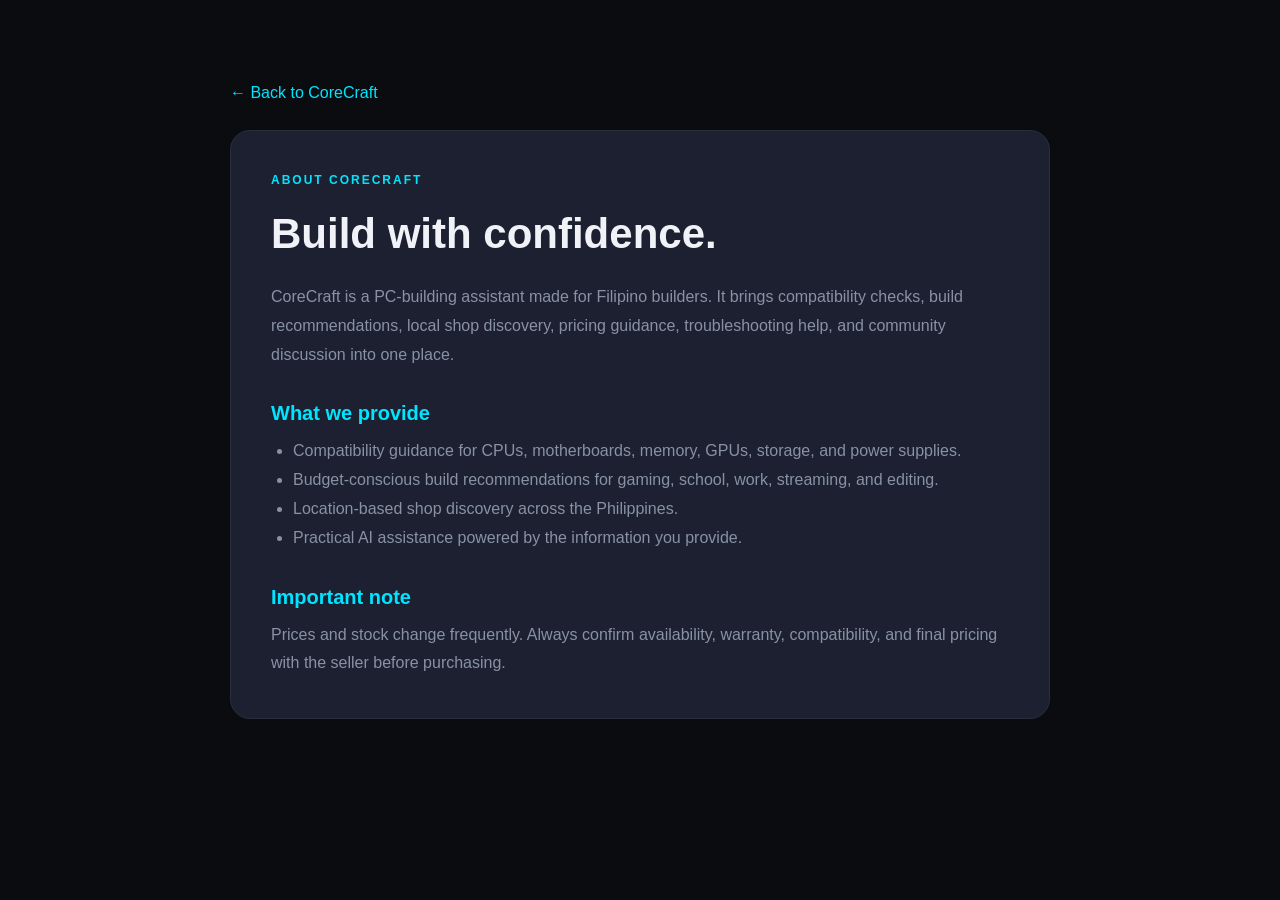
==== about.html @ 80417d63 "initial commit" ====
<!DOCTYPE html>
<html lang="en">
<head>
  <meta charset="UTF-8" />
  <meta name="viewport" content="width=device-width, initial-scale=1.0" />
  <title>About | CoreCraft</title>
  <link rel="stylesheet" href="style.css" />
  <style>
    .info-page{max-width:900px;margin:0 auto;padding:80px 40px}
    .info-card{background:var(--bg2);border:1px solid var(--border);border-radius:20px;padding:40px}
    .info-card h1{font-family:'Syne',sans-serif;font-size:42px;margin-bottom:16px}
    .info-card h2{font-family:'Syne',sans-serif;font-size:20px;margin:28px 0 8px;color:var(--cyan)}
    .info-card p,.info-card li{color:var(--muted);line-height:1.8}
    .info-card ul{padding-left:22px;margin-top:8px}
    .info-back{display:inline-block;margin-bottom:24px;color:var(--cyan);text-decoration:none}
    @media(max-width:600px){.info-page{padding:40px 20px}.info-card{padding:26px}.info-card h1{font-size:32px}}
  </style>
</head>
<body>
  <main class="info-page">
    <a class="info-back" href="index.php">← Back to CoreCraft</a>
    <section class="info-card">
      <div class="label-tag">About CoreCraft</div>
      <h1>Build with confidence.</h1>
      <p>CoreCraft is a PC-building assistant made for Filipino builders. It brings compatibility checks, build recommendations, local shop discovery, pricing guidance, troubleshooting help, and community discussion into one place.</p>
      <h2>What we provide</h2>
      <ul>
        <li>Compatibility guidance for CPUs, motherboards, memory, GPUs, storage, and power supplies.</li>
        <li>Budget-conscious build recommendations for gaming, school, work, streaming, and editing.</li>
        <li>Location-based shop discovery across the Philippines.</li>
        <li>Practical AI assistance powered by the information you provide.</li>
      </ul>
      <h2>Important note</h2>
      <p>Prices and stock change frequently. Always confirm availability, warranty, compatibility, and final pricing with the seller before purchasing.</p>
    </section>
  </main>
</body>
</html>
---- style.css ----
*,*::before,*::after{box-sizing:border-box;margin:0;padding:0}
    :root{
      --bg:#0a0c10;--bg2:#1c2030;--bg3:#111827;--bg4:#0f1421;
      --border:#2a2f3e;--cyan:#00e5ff;--purple:#7c3aed;
      --orange:#ff6b35;--green:#22c55e;--text:#f0f2f8;--muted:#8892a4;
    }
    html{scroll-behavior:smooth}
    body{font-family:'DM Sans',sans-serif;background:var(--bg);color:var(--text);min-height:100vh;line-height:1.6;-webkit-text-size-adjust:100%;overflow-x:hidden}

    /* NAV */
    nav{position:sticky;top:0;z-index:50;display:flex;align-items:center;justify-content:space-between;padding:14px 40px;border-bottom:1px solid var(--border);background:rgba(10,12,16,.95);backdrop-filter:blur(20px);-webkit-backdrop-filter:blur(20px)}
    .logo{display:flex;align-items:center;gap:12px;cursor:pointer;text-decoration:none}
    .logo-icon{width:44px;height:44px;border-radius:16px;background:linear-gradient(135deg,var(--purple),var(--cyan));display:flex;align-items:center;justify-content:center;flex-shrink:0}
    .logo-icon svg{width:26px;height:26px}
    .login-logo-icon svg{width:36px;height:36px}
    .logo-text{font-family:'Syne',sans-serif;font-weight:800;font-size:22px;letter-spacing:-.6px;color:var(--text)}
    .logo-text span{color:var(--cyan)}
    nav ul{display:flex;gap:28px;list-style:none}
    nav ul a{color:var(--muted);font-size:14px;font-weight:500;text-decoration:none;transition:color .2s, border-color .2s;cursor:pointer;padding-bottom:6px;border-bottom:2px solid transparent}
    nav ul a:hover{color:var(--text);border-bottom-color:var(--cyan)}
    .nav-actions{display:flex;align-items:center;gap:10px}
    .btn-login{display:flex;align-items:center;gap:6px;color:var(--muted);font-size:14px;font-weight:500;padding:8px 14px;border-radius:8px;background:none;border:none;cursor:pointer;transition:all .2s;white-space:nowrap;position:relative}
    .btn-login:hover{background:#1a1c24;color:var(--text);border-bottom:2px solid var(--cyan)}
    .btn-start{background:var(--cyan);color:#000;font-size:14px;font-weight:600;padding:8px 22px;border-radius:8px;border:none;cursor:pointer;transition:opacity .2s;white-space:nowrap}
    .btn-start:hover{opacity:.9}
    .user-dropdown{position:relative;display:none}
    .user-dropdown.visible{display:flex;align-items:center}
    .user-pill{display:flex;align-items:center;gap:8px;background:rgba(0,229,255,.08);border:1px solid rgba(0,229,255,.2);border-radius:999px;padding:6px 14px 6px 8px;cursor:pointer;transition:all .2s;font-size:14px;font-weight:500;color:var(--cyan);font-family:'DM Sans',sans-serif}
    .user-pill:hover{background:rgba(0,229,255,.15)}
    .user-avatar{width:26px;height:26px;border-radius:50%;background:linear-gradient(135deg,var(--purple),var(--cyan));display:flex;align-items:center;justify-content:center;font-size:12px;font-weight:700;color:#fff;flex-shrink:0}
    .dropdown-menu{position:absolute;top:calc(100% + 10px);right:0;background:var(--bg2);border:1px solid var(--border);border-radius:14px;padding:8px;min-width:200px;z-index:200;box-shadow:0 8px 32px rgba(0,0,0,.4)}
    .dropdown-menu.hidden{display:none}
    .dropdown-header{padding:12px 14px 10px;border-bottom:1px solid var(--border);margin-bottom:6px}
    .dropdown-name{font-weight:700;font-size:14px;color:var(--text)}
    .dropdown-email{font-size:12px;color:var(--muted);margin-top:2px}
    .dropdown-item{display:flex;align-items:center;gap:10px;padding:10px 14px;border-radius:8px;cursor:pointer;font-size:14px;font-weight:500;color:var(--text);background:none;border:none;width:100%;text-align:left;transition:background .2s;font-family:'DM Sans',sans-serif}
    .dropdown-item:hover{background:rgba(255,255,255,.06)}
    .dropdown-item.logout{color:#f87171}
    .dropdown-item.logout:hover{background:rgba(248,113,113,.08)}
    .hamburger{display:none;flex-direction:column;gap:5px;cursor:pointer;background:none;border:none;padding:4px}
    .hamburger span{display:block;width:22px;height:2px;background:var(--text);border-radius:2px;transition:all .3s}
    .mobile-menu{display:none;position:fixed;top:61px;left:0;right:0;bottom:0;background:rgba(10,12,16,.98);z-index:49;flex-direction:column;padding:24px;gap:8px;overflow-y:auto}
    .mobile-menu.open{display:flex}
    .mobile-menu a{color:var(--text);font-size:18px;font-weight:600;padding:14px 0;border-bottom:1px solid var(--border);text-decoration:none;cursor:pointer}
    .mobile-menu-actions{display:flex;gap:10px;margin-top:16px;flex-direction:column}
    .mobile-menu-actions .btn-login{justify-content:center;border:1px solid var(--border);width:100%}
    .mobile-menu-actions .btn-start{width:100%;text-align:center;padding:14px;font-size:16px}
    /* Mobile signed-in button (matches desktop pill) */
    .mobile-signed-btn{display:flex;align-items:center;gap:10px;background:rgba(0,229,255,.08);border:1px solid rgba(0,229,255,.2);border-radius:999px;padding:8px 12px;color:var(--cyan);font-weight:600;cursor:pointer}
    .mobile-signed-avatar{width:32px;height:32px;border-radius:8px;display:flex;align-items:center;justify-content:center;color:#fff;font-weight:700}
    /* Mobile account area styles */
    .mobile-user-header{display:flex;align-items:center;gap:12px;margin:8px 0 14px}
    .mobile-user-avatar{width:40px;height:40px;border-radius:10px;display:flex;align-items:center;justify-content:center;font-weight:700;color:#fff;flex-shrink:0}
    .mobile-user-name{font-weight:700;color:var(--text);font-size:15px}
    .mobile-user-sub{font-size:13px;color:var(--muted)}
    .mobile-user-link{display:block;color:var(--text);font-weight:600;padding:12px 0;border-bottom:1px solid var(--border);text-decoration:none;cursor:pointer}
    .budget-filter{padding:18px 20px;margin-bottom:24px;display:flex;align-items:center;gap:14px;flex-wrap:wrap;border-radius:14px;background:linear-gradient(135deg,rgba(0,229,255,.08),rgba(124,58,237,.08))}
    .budget-filter-copy{display:flex;flex:1 1 260px;flex-direction:column;gap:2px}
    .budget-filter-copy span{color:var(--muted);font-size:13px}
    .budget-filter label{font-size:13px;color:var(--muted);font-weight:600;white-space:nowrap}
    .budget-input-wrap{display:flex;align-items:center;border:1px solid var(--border);border-radius:8px;background:var(--bg3);overflow:hidden}
    .budget-input-wrap span{padding-left:12px;color:var(--cyan);font-weight:700}
    .budget-input-wrap input{width:130px;padding:10px 12px 10px 6px;border:0;background:transparent;color:var(--text);font:inherit;outline:0}
    .budget-input-wrap input::placeholder{color:var(--muted)}
    @media (max-width:700px){
      .chat-page-wrap{grid-template-columns:1fr !important}
      .budget-filter{align-items:stretch}
      .budget-filter label{width:100%}
      .budget-input-wrap{flex:1}
      .budget-input-wrap input{width:100%}
    }

    /* PAGES */
    .page{display:none}
    .page.active{display:block}
    #page-login{display:none}
    #page-login.active{display:flex}

    /* FOOTER */
    footer{border-top:1px solid var(--border);padding:24px 40px;display:flex;justify-content:space-between;align-items:center;flex-wrap:wrap;gap:12px}
    footer span{color:var(--muted);font-size:14px}
    .footer-links{display:flex;gap:20px;flex-wrap:wrap}
    .footer-links a{color:var(--muted);font-size:14px;text-decoration:none;transition:color .2s}
    .footer-links a:hover{color:var(--text)}

    /* HELPERS */
    .label-tag{font-size:12px;font-weight:600;letter-spacing:2px;color:var(--cyan);text-transform:uppercase;margin-bottom:10px}
    .section-title{font-family:'Syne',sans-serif;font-size:34px;font-weight:800;letter-spacing:-1px;margin-bottom:8px}
    .section-sub{color:var(--muted);font-size:16px;margin-bottom:40px}
    .back-link{color:var(--cyan);font-size:14px;font-weight:500;text-decoration:none;display:inline-flex;align-items:center;gap:6px;transition:color .2s;background:none;border:none;cursor:pointer}
    .back-link:hover{color:var(--text)}
    .card{background:var(--bg2);border:1px solid var(--border);border-radius:20px;transition:border-color .2s}
    .card:hover{border-color:rgba(0,229,255,.3)}
    .badge{display:inline-flex;align-items:center;gap:6px;background:rgba(0,229,255,.08);border:1px solid rgba(0,229,255,.2);color:var(--cyan);padding:5px 14px;border-radius:999px;font-size:13px;font-weight:500}
    .pulse{width:6px;height:6px;background:var(--cyan);border-radius:50%;animation:pulse 1.5s infinite;flex-shrink:0}
    @keyframes pulse{0%,100%{opacity:1}50%{opacity:.4}}
    .grid-2{display:grid;grid-template-columns:1fr 1fr;gap:18px}
    .grid-3{display:grid;grid-template-columns:1fr 1fr 1fr;gap:12px}
    .section-wrap{padding:30px 40px 60px;max-width:1100px;margin:0 auto}

    /* HOME */
    .hero{padding:80px 40px 60px;text-align:center;position:relative;overflow:hidden}
    .hero-title{font-family:'Syne',sans-serif;font-size:60px;font-weight:800;line-height:1.1;letter-spacing:-2px;margin-bottom:20px}
    .hero-title .gradient{background:linear-gradient(90deg,var(--cyan),var(--purple));-webkit-background-clip:text;-webkit-text-fill-color:transparent;background-clip:text}
    .hero-sub{color:var(--muted);font-size:18px;font-weight:300;max-width:560px;margin:0 auto 36px;line-height:1.7}
    .hero-actions{display:flex;gap:14px;justify-content:center;flex-wrap:wrap;margin-bottom:64px}
    .btn-primary{background:var(--cyan);color:#000;padding:14px 32px;border-radius:10px;font-weight:700;font-size:15px;border:none;cursor:pointer;display:inline-flex;align-items:center;gap:8px;transition:opacity .2s}
    .btn-primary:hover{opacity:.88}
    .btn-secondary{background:transparent;color:var(--text);padding:14px 32px;border-radius:10px;font-weight:600;font-size:15px;border:1px solid var(--border);cursor:pointer;transition:all .2s}
    .btn-secondary:hover{border-color:var(--cyan);color:var(--cyan)}
    .stats-grid{display:grid;grid-template-columns:repeat(4,1fr);gap:10px;max-width:800px;margin:0 auto}
    .stat-card{background:var(--bg2);border:1px solid var(--border);border-radius:14px;padding:20px;text-align:left}
    .stat-num{font-family:'Syne',sans-serif;font-size:26px;font-weight:800;color:var(--cyan)}
    .stat-label{color:var(--muted);font-size:13px;margin-top:2px}
    .feature-card{background:var(--bg2);border:1px solid var(--border);border-radius:20px;padding:28px;transition:border-color .2s;text-decoration:none;display:block;color:inherit}
    .feature-card:hover{border-color:rgba(0,229,255,.3)}
    .feature-icon{width:48px;height:48px;border-radius:14px;display:flex;align-items:center;justify-content:center;font-size:22px;margin-bottom:16px;flex-shrink:0}
    .feature-title{font-family:'Syne',sans-serif;font-size:17px;font-weight:700;margin-bottom:8px;color:var(--text)}
    .feature-desc{color:var(--muted);font-size:14px;line-height:1.6}
    .cta-box{background:linear-gradient(135deg,rgba(124,58,237,.15),rgba(0,229,255,.08));border:1px solid rgba(0,229,255,.15);border-radius:24px;padding:64px 40px;text-align:center;margin:0 40px 64px}
    .cta-title{font-family:'Syne',sans-serif;font-size:38px;font-weight:800;letter-spacing:-1px;margin-bottom:14px}

    /* COMPATIBILITY */
    .compat-header{display:flex;align-items:center;justify-content:space-between;margin-bottom:28px;flex-wrap:wrap;gap:12px}
    .compat-status{display:inline-flex;align-items:center;gap:6px;font-size:13px;font-weight:600;color:var(--green);background:rgba(34,197,94,.1);border:1px solid rgba(34,197,94,.25);padding:6px 14px;border-radius:999px}
    .comp-card{position:relative;background:#181b22;border:1px solid var(--border);border-radius:14px;padding:16px;cursor:pointer;transition:all .2s}
    .comp-card.compatible{border-color:rgba(34,197,94,.45);background:rgba(34,197,94,.08)}
    .comp-card.warning{border-color:rgba(239,68,68,.45);background:rgba(239,68,68,.08)}
    .comp-card:hover{background:rgba(255,255,255,.05)}
    .comp-card.active-card{box-shadow:0 0 0 2px rgba(255,255,255,.14) inset}
    .status-light{position:absolute;top:10px;right:10px;width:10px;height:10px;border-radius:50%;box-shadow:0 0 10px rgba(255,255,255,.2)}
    .status-light.green{background:#22c55e;box-shadow:0 0 10px rgba(34,197,94,.8)}
    .status-light.red{background:#ef4444;box-shadow:0 0 10px rgba(239,68,68,.8)}
    .status-light.gray{background:#64748b;box-shadow:0 0 8px rgba(100,116,139,.7)}
    .comp-icon{width:38px;height:38px;border-radius:10px;display:flex;align-items:center;justify-content:center;font-size:18px;margin-bottom:10px}
    .comp-name{font-size:13px;color:var(--muted);margin-bottom:4px}
    .comp-value{font-size:13px;font-weight:600}
    .comp-tag{font-size:11px;font-weight:500;margin-top:4px}
    .comp-tag.ok{color:var(--green)}.comp-tag.warn{color:var(--orange)}.comp-tag.empty{color:var(--muted)}
    .comp-ai-price{font-size:12px;color:var(--cyan);font-weight:700;margin-top:8px;padding-top:7px;border-top:1px solid rgba(0,229,255,.15)}
    .comp-detail{font-size:11px;line-height:1.45;color:var(--muted);margin-top:8px}
    .compat-grid{display:grid;grid-template-columns:repeat(auto-fit,minmax(260px,1fr));gap:18px}
    .compat-field{background:rgba(255,255,255,.03);border:1px solid rgba(255,255,255,.06);border-radius:20px;padding:20px;transition:transform .2s,background .2s}
    .compat-field:hover{transform:translateY(-1px);background:rgba(255,255,255,.05)}
    .compat-label{display:block;font-size:12px;font-weight:600;color:var(--muted);text-transform:uppercase;letter-spacing:1px;margin-bottom:12px}
    .compat-row{display:flex;gap:12px;align-items:flex-end;flex-wrap:wrap}
    .compat-row input{flex:1 1 0;min-width:0;width:100%;min-height:52px;background:var(--bg3);border:1px solid var(--border);border-radius:14px;padding:14px 16px;color:var(--text);font-size:14px;font-family:'DM Sans',sans-serif;outline:none;transition:border-color .2s}
    .compat-row input:focus{border-color:var(--cyan)}
    .compat-row .compat-btn{white-space:nowrap;flex:0 0 auto;min-width:130px}
    .compat-actions{display:grid;grid-template-columns:repeat(auto-fit,minmax(140px,1fr));gap:12px;margin-bottom:20px}
    .compat-actions button{width:100%}
    .compat-header{display:flex;align-items:center;justify-content:space-between;gap:12px;padding:18px 20px;background:rgba(255,255,255,.03);border:1px solid rgba(255,255,255,.07);border-radius:18px}
    @media(max-width:900px){.compat-actions{grid-template-columns:repeat(2,minmax(140px,1fr))}}
    @media(max-width:580px){.compat-row{flex-direction:column;align-items:stretch}.compat-row .compat-btn{width:100%;white-space:normal}.compat-actions{grid-template-columns:1fr}}
    .btn-gradient{width:100%;background:linear-gradient(90deg,var(--purple),var(--cyan));color:white;border:none;padding:14px;border-radius:12px;font-weight:700;font-size:15px;cursor:pointer;transition:opacity .2s;margin-top:8px;font-family:'DM Sans',sans-serif}
    .btn-gradient:hover{opacity:.9}
    .budget-row{display:flex;align-items:center;justify-content:space-between;padding:14px 0;border-bottom:1px solid var(--border);gap:8px}
    .budget-row:last-of-type{border-bottom:none}
    .budget-item-icon{width:36px;height:36px;border-radius:8px;background:#181b22;display:flex;align-items:center;justify-content:center;font-size:16px;margin-right:14px;flex-shrink:0}
    .budget-item-name{font-size:14px;font-weight:500}
    .budget-item-detail{font-size:12px;color:var(--muted);margin-top:2px}
    .budget-price{font-size:15px;font-weight:700;color:var(--cyan);white-space:nowrap}
    .budget-total{display:flex;justify-content:space-between;align-items:center;padding-top:20px;border-top:1px solid var(--border);margin-top:8px;gap:8px}
    .budget-total-label{font-family:'Syne',sans-serif;font-size:16px;font-weight:700}
    .budget-total-price{font-family:'Syne',sans-serif;font-size:24px;font-weight:800;color:var(--cyan)}

    /* BUILD RECOMMENDATION */
    .build-tabs{display:flex;gap:10px;flex-wrap:wrap;margin-bottom:28px}
    .build-tab{padding:10px 20px;border-radius:10px;border:1px solid var(--border);background:transparent;color:var(--muted);font-size:14px;font-weight:600;cursor:pointer;transition:all .2s;font-family:'DM Sans',sans-serif}
    .build-tab.active{background:var(--cyan);color:#000;border-color:var(--cyan)}
    .build-tab:hover:not(.active){border-color:var(--cyan);color:var(--cyan)}
    .build-card{background:var(--bg2);border:1px solid var(--border);border-radius:20px;padding:28px;margin-bottom:20px}
    .build-card-header{display:flex;align-items:center;justify-content:space-between;margin-bottom:20px;flex-wrap:wrap;gap:12px}
    .build-card-title{font-family:'Syne',sans-serif;font-size:20px;font-weight:700}
    .build-price-tag{background:rgba(0,229,255,.1);border:1px solid rgba(0,229,255,.25);color:var(--cyan);padding:6px 16px;border-radius:999px;font-size:14px;font-weight:700}
    .build-parts{display:grid;grid-template-columns:repeat(auto-fill,minmax(200px,1fr));gap:12px;margin-bottom:20px}
    .idea-card{background:var(--bg3);border:1px solid var(--border);border-radius:18px;padding:20px;margin-bottom:16px}
    .idea-card-title{font-family:'Syne',sans-serif;font-size:16px;font-weight:700;margin-bottom:6px}
    .idea-card-meta{font-size:13px;color:var(--muted);margin-bottom:12px}
    .idea-card-desc{font-size:14px;line-height:1.7;color:var(--text)}
    .build-part{background:var(--bg3);border:1px solid var(--border);border-radius:12px;padding:14px;display:flex;align-items:center;gap:12px}
    .build-part-icon{font-size:20px;flex-shrink:0}
    .build-part-cat{font-size:11px;color:var(--muted);font-weight:600;text-transform:uppercase;letter-spacing:1px}
    .build-part-name{font-size:13px;font-weight:600;margin-top:2px}
    .build-part-price{font-size:12px;color:var(--cyan);margin-top:2px}
    .build-use-btn{background:linear-gradient(90deg,var(--purple),var(--cyan));color:white;border:none;padding:12px 24px;border-radius:10px;font-weight:700;font-size:14px;cursor:pointer;transition:opacity .2s;font-family:'DM Sans',sans-serif}
    .build-use-btn:hover{opacity:.9}
    .compat-grid{display:grid;grid-template-columns:1fr 1fr;gap:16px}
    .compat-row{display:flex;gap:10px;align-items:center;flex-wrap:wrap}
    .compat-row input{flex:1 1 200px;min-width:0}
    .compat-row .compat-btn{white-space:nowrap;flex:0 0 auto}
    @media(max-width:768px){
      .compat-grid{grid-template-columns:1fr}
      .compat-row{flex-direction:column;align-items:stretch}
      .compat-row .compat-btn{width:100%;white-space:normal}
    }
    .perf-bars{display:flex;flex-direction:column;gap:10px;margin-top:20px}
    .perf-row{display:flex;align-items:center;gap:12px}
    .perf-label{font-size:12px;color:var(--muted);width:80px;flex-shrink:0}
    .perf-track{flex:1;height:8px;background:var(--border);border-radius:4px;overflow:hidden}
    .perf-fill{height:100%;border-radius:4px;background:linear-gradient(90deg,var(--purple),var(--cyan));transition:width .5s ease}
    .perf-val{font-size:12px;color:var(--cyan);font-weight:600;width:36px;text-align:right;flex-shrink:0}

    /* AI CHAT (shared) */
    .ai-page-wrap{max-width:900px;margin:0 auto}
    .pricing-map-layout{display:grid;grid-template-columns:minmax(0,1.5fr) minmax(280px,.8fr);gap:18px;margin:0 auto 24px;max-width:1100px}
    .map-panel,.stock-panel{background:var(--bg2);border:1px solid var(--border);border-radius:20px;overflow:hidden}
    .map-panel{min-width:0}
    .map-toolbar{padding:18px;border-bottom:1px solid var(--border);display:flex;flex-direction:column;gap:14px}
    .map-panel-title{font-family:'Syne',sans-serif;font-size:17px;font-weight:700}
    .map-panel-sub{color:var(--muted);font-size:12px;line-height:1.5;margin-top:4px}
    .map-search-row{display:flex;gap:10px;align-items:center}
    .map-search-row .chat-textarea{min-width:0}
    .map-search-btn{padding:10px 14px;white-space:nowrap}
    .philippines-map{height:410px;background:#dbe5e8;z-index:1}
    .leaflet-container{font:12px 'DM Sans',sans-serif;color:#1f2937}
    .leaflet-popup-content-wrapper,.leaflet-popup-tip{background:#fff;color:#111827}
    .technician-marker-wrap{background:transparent;border:0}
    .technician-marker{display:flex;width:34px;height:34px;align-items:center;justify-content:center;border:2px solid white;border-radius:50%;background:#087f8c;color:white;font-size:10px;font-weight:800;box-shadow:0 2px 8px rgba(0,0,0,.38)}
    .technician-popup-type{margin:3px 0;color:#087f8c;font-size:11px;font-weight:700}
    .map-status{padding:10px 18px;color:var(--muted);font-size:12px;border-bottom:1px solid var(--border)}
    .map-legend{display:flex;align-items:center;gap:8px;padding:9px 16px;border-bottom:1px solid var(--border);color:var(--muted);font-size:11px}
    .technician-legend-dot{width:12px;height:12px;display:inline-block;border:2px solid white;border-radius:50%;background:#087f8c;box-shadow:0 1px 4px rgba(0,0,0,.3)}
    .map-legend-note{margin-left:auto}
    .shop-results{display:grid;grid-template-columns:repeat(auto-fit,minmax(190px,1fr));gap:10px;padding:14px;max-height:230px;overflow:auto}
    .shop-result{padding:12px;background:var(--bg3);border:1px solid var(--border);border-radius:10px;cursor:pointer;text-align:left;color:var(--text);font:inherit}
    .shop-result:hover{border-color:var(--cyan)}
    .shop-result-heading{display:flex;align-items:center;justify-content:space-between;gap:8px}
    .shop-result-name{font-weight:700;font-size:13px}
    .technician-tag{flex:none;padding:3px 6px;border-radius:999px;background:rgba(0,229,255,.1);color:var(--cyan);font-size:9px;font-weight:700;text-transform:uppercase}
    .shop-result-meta{color:var(--muted);font-size:12px;margin-top:4px;line-height:1.4}
    .stock-panel{padding:20px;height:max-content}
    .stock-input{width:100%;background:var(--bg3);border:1px solid var(--border);border-radius:10px;padding:11px 12px;color:var(--text);font:inherit;font-size:13px;outline:none;margin-bottom:14px}
    .stock-input:focus{border-color:var(--cyan)}
    .stock-source{resize:vertical;min-height:110px}
    .stock-result{margin-top:14px;color:var(--text);font-size:13px;line-height:1.6}
    .stock-result:empty{display:none}
    @media(max-width:800px){.pricing-map-layout{grid-template-columns:1fr}.philippines-map{height:340px}}
    @media(max-width:520px){.map-search-row{flex-direction:column;align-items:stretch}.map-search-btn{width:100%}.philippines-map{height:300px}}
    .chat-wrap{background:var(--bg2);border:1px solid var(--border);border-radius:20px;overflow:hidden}
    .chat-messages{height:420px;overflow-y:auto;padding:20px;display:flex;flex-direction:column;gap:16px}
    .chat-messages::-webkit-scrollbar{width:4px}
    .chat-messages::-webkit-scrollbar-track{background:transparent}
    .chat-messages::-webkit-scrollbar-thumb{background:var(--border);border-radius:4px}
    .msg{display:flex;max-width:85%}
    .msg.user{align-self:flex-end}.msg.ai,.msg.other{align-self:flex-start}
    .msg-bubble{border-radius:14px;padding:12px 16px;font-size:14px;line-height:1.6;white-space:pre-line}
    .msg.user .msg-bubble{background:linear-gradient(135deg,var(--purple),var(--cyan));color:white}
    .msg.ai .msg-bubble,.msg.other .msg-bubble{background:var(--bg3);color:var(--text)}
    .ai-header{display:flex;align-items:center;gap:8px;margin-bottom:8px}
    .ai-avatar{width:24px;height:24px;border-radius:50%;background:linear-gradient(135deg,var(--cyan),var(--purple));display:flex;align-items:center;justify-content:center;font-size:12px;flex-shrink:0}
    .ai-label{font-size:12px;color:var(--muted);font-weight:600}
    .typing-dots{display:flex;gap:4px;align-items:center;padding:4px 0}
    .dot{width:8px;height:8px;background:var(--cyan);border-radius:50%;animation:bounce .8s infinite}
    .dot:nth-child(2){animation-delay:.15s}.dot:nth-child(3){animation-delay:.3s}
    @keyframes bounce{0%,80%,100%{transform:translateY(0)}40%{transform:translateY(-6px)}}
    .quick-bar{padding:12px 20px;border-top:1px solid var(--border);background:var(--bg3)}
    .quick-label{font-size:12px;color:var(--muted);font-weight:600;margin-bottom:8px}
    .quick-btns{display:flex;gap:8px;flex-wrap:wrap}
    .quick-btn{padding:6px 12px;background:#0f1421;border:1px solid var(--border);border-radius:999px;font-size:12px;font-weight:500;color:var(--cyan);cursor:pointer;transition:all .2s;font-family:'DM Sans',sans-serif}
    .quick-btn:hover{background:#1e2d4a}
    .chat-input-wrap{padding:14px;border-top:1px solid var(--border);background:var(--bg4)}
    .chat-row{display:flex;gap:10px;align-items:flex-end}
    .chat-textarea{flex:1;background:var(--bg3);border:1px solid var(--border);border-radius:10px;padding:10px 14px;color:var(--text);font-size:14px;resize:none;font-family:'DM Sans',sans-serif;transition:border-color .2s;outline:none}
    .chat-textarea:focus{border-color:var(--cyan)}
    .chat-textarea::placeholder{color:var(--muted)}
    /* Build idea chat card styles */
    .idea-card-chat{max-width:520px}
    .idea-card-chat .comp-grid{display:grid;grid-template-columns:1fr 1fr;gap:8px;margin-top:10px;border-top:1px solid rgba(255,255,255,0.12);padding-top:10px}
    .idea-card-chat .comp-item{font-size:13px;color:rgba(255,255,255,0.95);padding:8px 10px;border-radius:10px;background:rgba(255,255,255,0.08)}
    .idea-card-chat .comp-item strong{display:block;font-size:12px;color:rgba(255,255,255,0.8);font-weight:700;margin-bottom:6px}
    .idea-card-chat .comp-grid .comp-item:nth-child(odd){border-right:1px solid rgba(255,255,255,0.16);padding-right:14px}
    .idea-card-chat .idea-votes{display:flex;gap:8px;justify-content:flex-end;margin-top:12px}
    .idea-card-chat .idea-bullet-list{margin-top:10px;padding-left:18px;color:rgba(255,255,255,0.95);font-size:14px;line-height:1.6}
    .idea-card-chat .idea-bullet-list li{margin-bottom:6px;list-style:disc inside}
    @media(max-width:600px){.idea-card-chat .comp-grid{grid-template-columns:1fr}.idea-card-chat .comp-grid .comp-item:nth-child(odd){border-right:none;padding-right:8px}}
    .msg.user .msg-bubble{margin-left:auto}
    .idea-card-chat{margin:8px 6px}
    .idea-card-chat .comp-grid{column-gap:12px}
    .idea-card-chat .comp-item.empty{background:transparent;border:none;padding:6px 8px;opacity:0}
    .send-btn{background:linear-gradient(135deg,var(--purple),var(--cyan));color:white;padding:10px 20px;border-radius:10px;border:none;font-weight:700;font-size:14px;cursor:pointer;transition:opacity .2s;white-space:nowrap;font-family:'DM Sans',sans-serif}
    .send-btn:disabled{opacity:.4;cursor:not-allowed}
    .send-btn:not(:disabled):hover{opacity:.9}
    .phchat-tabs{display:flex;gap:8px;flex-wrap:wrap;margin:-14px 0 20px}
    .phchat-tab{border:1px solid var(--border);background:transparent;color:var(--muted);padding:10px 16px;border-radius:8px;font:600 13px 'DM Sans',sans-serif;cursor:pointer}
    .phchat-tab.active{background:var(--cyan);border-color:var(--cyan);color:#061014}
    .phchat-tab.phchat-icon-tab{width:42px;height:40px;padding:0;display:inline-flex;align-items:center;justify-content:center}
    .phchat-tab.phchat-icon-tab svg{display:block;flex:none}
    .phchat-view{display:none}.phchat-view.active{display:block}
    .ph-community-shell{max-width:1280px}
    .phchat-feed-layout{display:grid;grid-template-columns:250px minmax(0,760px);gap:20px;align-items:start;justify-content:center}
    .phchat-dm-layout{display:grid;grid-template-columns:250px minmax(0,760px);gap:18px;align-items:start;justify-content:center}
    .phchat-community-picker,.phchat-dm-sidebar{padding:16px;display:flex;flex-direction:column;gap:10px}
    .phchat-community-picker{position:sticky;top:88px}
    .phchat-sidebar-heading{font-weight:800;margin:2px 4px 6px}
    .phchat-feed-communities{display:flex;flex-direction:column;gap:4px}
    .phchat-feed-community-row{display:flex;align-items:center;gap:4px}
    .phchat-feed-community{display:flex;align-items:center;gap:10px;width:100%;min-height:40px;padding:8px 10px;border:0;border-radius:7px;background:transparent;color:var(--muted);text-align:left;font:500 13px 'DM Sans',sans-serif;cursor:pointer}
    .phchat-feed-community:hover{background:rgba(255,255,255,.055);color:var(--text)}
    .phchat-feed-community.active{background:rgba(0,229,255,.1);color:var(--cyan);font-weight:700}
    .phchat-community-delete{width:30px;height:30px;flex:none;border:1px solid rgba(248,113,113,.3);border-radius:6px;background:rgba(248,113,113,.08);color:#f87171;font-size:18px;line-height:1;cursor:pointer}
    .phchat-community-delete:hover{background:rgba(248,113,113,.2);border-color:#f87171}
    .phchat-community-dot{width:20px;flex:none;text-align:center}
    .phchat-create-community{width:100%;min-height:40px;border:1px solid var(--border);border-radius:7px;background:transparent;color:var(--text);font:600 12px 'DM Sans',sans-serif;cursor:pointer}
    .phchat-create-community:hover{border-color:var(--cyan);color:var(--cyan)}
    .phchat-hidden-select{position:absolute!important;width:1px!important;height:1px!important;padding:0!important;margin:-1px!important;overflow:hidden!important;clip:rect(0,0,0,0)!important;white-space:nowrap!important;border:0!important}
    .sr-only{position:absolute;width:1px;height:1px;padding:0;margin:-1px;overflow:hidden;clip:rect(0,0,0,0);white-space:nowrap;border:0}
    .phchat-feed-main{min-width:0}
    .phchat-feed-toolbar{display:flex;align-items:center;justify-content:space-between;padding:12px 15px;margin-bottom:10px;border-bottom:1px solid var(--border);color:var(--text);font-size:14px}
    .phchat-sort-label{padding:6px 10px;border-radius:6px;background:rgba(255,255,255,.055);color:var(--muted);font-size:12px}
    .phchat-composer{padding:18px;margin-bottom:14px}
    .phchat-composer textarea{display:block;width:100%;resize:vertical}
    .phchat-composer-actions{display:flex;align-items:center;gap:12px;flex-wrap:wrap;margin-top:12px}
    .phchat-image-picker{display:inline-flex;align-items:center;padding:9px 12px;border:1px solid var(--border);border-radius:8px;color:var(--text);font-size:13px;font-weight:600;cursor:pointer}
    .phchat-image-picker input{position:absolute;width:1px;height:1px;opacity:0;pointer-events:none}
    .phchat-muted,.phchat-status{font-size:12px;color:var(--muted)}
    .phchat-status{width:100%;min-height:16px}
    .phchat-image-preview img{display:block;max-width:min(100%,420px);max-height:260px;object-fit:contain;border-radius:8px;margin-top:12px}
    .phchat-post-list{display:flex;flex-direction:column;gap:14px}
    .phchat-post{padding:18px}
    .phchat-post-header{display:flex;justify-content:space-between;gap:12px;color:var(--muted);font-size:12px;margin-bottom:10px}
    .phchat-post-author{font-weight:700;color:var(--text)}
    .phchat-post-body{white-space:pre-wrap;overflow-wrap:anywhere;line-height:1.65}
    .phchat-post-image{display:block;width:auto;max-width:100%;max-height:460px;object-fit:contain;border-radius:8px;margin-top:12px;background:var(--bg3)}
    .phchat-post-actions{display:flex;align-items:center;gap:10px;padding:12px 0;border-bottom:1px solid var(--border)}
    .phchat-action-button{border:1px solid var(--border);background:transparent;color:var(--text);padding:7px 11px;border-radius:7px;cursor:pointer;font:600 12px 'DM Sans',sans-serif}
    .phchat-action-button.liked{color:#fb7185;border-color:rgba(251,113,133,.5)}
    .phchat-comments{padding-top:10px;display:flex;flex-direction:column;gap:8px}
    .phchat-comment{font-size:12px;line-height:1.55;color:var(--muted);overflow-wrap:anywhere}
    .phchat-comment strong{color:var(--text)}
    .phchat-comment-form{display:flex;gap:8px;margin-top:10px}
    .phchat-comment-form input{min-width:0;flex:1}
    .phchat-dm-panel{display:flex;flex-direction:column;height:calc(100vh - 270px);min-height:460px}
    .phchat-dm-header{padding:16px;border-bottom:1px solid var(--border)}
    .dm-user-results{display:flex;flex-direction:column;gap:6px;max-height:220px;overflow:auto}
    .dm-user-button{width:100%;text-align:left;padding:9px 10px;border:1px solid var(--border);border-radius:7px;background:transparent;color:var(--text);cursor:pointer;font:inherit}
    .dm-user-button:hover,.dm-user-button.active{border-color:var(--cyan);background:rgba(0,229,255,.08)}
    .dm-user-email{display:block;color:var(--muted);font-size:11px;margin-top:3px;overflow-wrap:anywhere}
    .dm-conversations-heading{margin-top:8px}
    .dm-message{max-width:80%;padding:10px 13px;border-radius:12px;background:var(--bg3);font-size:13px;line-height:1.55;white-space:pre-wrap;overflow-wrap:anywhere}
    .dm-message.mine{align-self:flex-end;background:rgba(0,229,255,.14)}
    .dm-message-meta{display:block;color:var(--muted);font-size:10px;margin-top:5px}
    @media(max-width:760px){.phchat-feed-layout,.phchat-dm-layout{grid-template-columns:1fr}.phchat-dm-panel{height:65vh;min-height:400px}.phchat-community-picker{position:static}.phchat-feed-communities{display:grid;grid-template-columns:repeat(auto-fit,minmax(145px,1fr))}.ph-community-shell{padding-left:18px!important;padding-right:18px!important}}
    .ai-info-cards{display:grid;grid-template-columns:repeat(3,1fr);gap:16px;margin-top:28px}
    .ai-info-card{background:var(--bg2);border:1px solid var(--border);border-radius:14px;padding:20px;text-align:center}
    .ai-info-emoji{font-size:24px;margin-bottom:8px}
    .ai-info-num{font-family:'Syne',sans-serif;font-size:18px;font-weight:700;color:var(--cyan)}
    .ai-info-sub{font-size:12px;color:var(--muted)}

    /* MODAL */
    .modal-overlay{display:none;position:fixed;inset:0;background:rgba(0,0,0,.75);z-index:100;align-items:center;justify-content:center;padding:16px}
    .modal-overlay.open{display:flex}
    .modal-box{background:var(--bg2);border:1px solid var(--border);border-radius:20px;padding:28px;max-width:500px;width:100%;max-height:90vh;overflow-y:auto}

    /* Responsive tweaks for Build Idea modal and cards */
    .idea-components-grid select,.idea-components-grid input{width:100%;box-sizing:border-box}
    .idea-components-grid{grid-template-columns:1fr 1fr;gap:10px}
    .idea-card{padding:18px}
    .idea-badge{font-size:12px;padding:6px 10px;border-radius:999px;background:rgba(255,255,255,.03);border:1px solid var(--border);color:var(--muted);font-weight:700}
    .idea-card-title{font-size:16px}
    @media(max-width:600px){
      .idea-components-grid{grid-template-columns:1fr}
      .modal-box{padding:18px;margin:12px}
      .idea-card{padding:14px}
      .idea-card-title{font-size:15px}
      .idea-card-desc{font-size:13px}
      .chat-textarea{font-size:14px;padding:10px}
    }
    .modal-title{font-family:'Syne',sans-serif;font-size:20px;font-weight:800;margin-bottom:16px}
    .modal-result-ok{color:var(--green)}.modal-result-warn{color:var(--orange)}
    .modal-item{padding:10px 0;border-bottom:1px solid var(--border);display:flex;align-items:center;gap:10px;font-size:14px;flex-wrap:wrap}
    .modal-item:last-child{border-bottom:none}
    .modal-close{margin-top:20px;width:100%;padding:12px;border-radius:10px;background:var(--cyan);color:#000;font-weight:700;border:none;cursor:pointer;font-size:15px;font-family:'DM Sans',sans-serif}

    /* LOGIN */
    #page-login{background:#0a0a0f;min-height:100vh;align-items:center;justify-content:center;padding:48px 16px;position:relative;overflow:hidden}
    .login-bg-blob{position:absolute;border-radius:50%;filter:blur(80px);pointer-events:none}
    .blob1{width:380px;height:380px;background:rgba(0,229,255,.08);top:80px;left:40px;animation:pulse 3s infinite}
    .blob2{width:380px;height:380px;background:rgba(124,58,237,.1);bottom:80px;right:40px;animation:pulse 3s 1s infinite}
    .login-grid{position:absolute;inset:0;opacity:.15;background-image:linear-gradient(rgba(6,182,212,.1) 1px,transparent 1px),linear-gradient(90deg,rgba(6,182,212,.1) 1px,transparent 1px);background-size:50px 50px;pointer-events:none}
    .login-card-wrap{position:relative;z-index:10;width:100%;max-width:440px}
    .login-brand{text-align:center;margin-bottom:32px}
    .login-logo{display:inline-flex;align-items:center;gap:10px;margin-bottom:12px}
    .login-logo-icon{display:inline-flex;align-items:center;justify-content:center;width:46px;height:46px;border-radius:14px;background:linear-gradient(135deg,var(--purple),var(--cyan));flex-shrink:0}
    .login-logo-icon svg{width:34px;height:34px}
    .login-logo-text{font-family:'Syne',sans-serif;font-size:32px;font-weight:800;background:linear-gradient(90deg,var(--cyan),var(--purple));-webkit-background-clip:text;-webkit-text-fill-color:transparent;background-clip:text}
    .login-tagline{color:#9ca3af;font-size:14px}
    .login-box{background:linear-gradient(135deg,rgba(17,24,39,.9),rgba(3,7,18,.9));backdrop-filter:blur(20px);-webkit-backdrop-filter:blur(20px);border-radius:16px;border:1px solid rgba(0,229,255,.2);box-shadow:0 25px 60px rgba(0,0,0,.5);overflow:hidden}
    .login-tabs{display:flex;border-bottom:1px solid #1f2937}
    .login-tab{flex:1;padding:16px;font-size:14px;font-weight:500;border:none;background:none;cursor:pointer;transition:all .2s;color:#6b7280;font-family:'DM Sans',sans-serif}
    .login-tab.active-tab{color:var(--cyan);background:rgba(0,229,255,.08);border-bottom:2px solid var(--cyan)}
    .login-tab.active-signup{color:#c084fc;background:rgba(192,132,252,.08);border-bottom:2px solid #c084fc}
    .login-form{padding:28px}
    .form-group{margin-bottom:18px}
    .form-label{display:block;font-size:14px;font-weight:500;color:#d1d5db;margin-bottom:8px}
    .input-wrap{position:relative}
    .input-icon{position:absolute;left:12px;top:50%;transform:translateY(-50%);font-size:16px;color:#6b7280;pointer-events:none}
    .form-input{width:100%;padding:12px 16px 12px 40px;background:rgba(3,7,18,.5);border:1px solid #374151;border-radius:8px;color:white;font-size:16px;font-family:'DM Sans',sans-serif;outline:none;transition:all .2s}
    .form-input::placeholder{color:#6b7280}
    .form-input:focus{border-color:var(--cyan);box-shadow:0 0 0 3px rgba(0,229,255,.1)}
    .form-input.signup-focus:focus{border-color:#a855f7;box-shadow:0 0 0 3px rgba(168,85,247,.1)}
    .pw-toggle{position:absolute;right:12px;top:50%;transform:translateY(-50%);background:none;border:none;cursor:pointer;color:#6b7280;font-size:16px;transition:color .2s;padding:4px}
    .pw-toggle:hover{color:#d1d5db}
    .remember-row{display:flex;justify-content:space-between;align-items:center;font-size:14px;margin-bottom:18px;flex-wrap:wrap;gap:8px}
    .remember-label{display:flex;align-items:center;gap:8px;cursor:pointer;color:#9ca3af}
    .forgot-btn{background:none;border:none;color:var(--cyan);cursor:pointer;font-size:14px;transition:color .2s}
    .forgot-btn:hover{color:#67e8f9}
    .submit-btn{width:100%;padding:14px;border-radius:8px;border:none;font-weight:600;font-size:16px;color:white;cursor:pointer;transition:all .2s;font-family:'DM Sans',sans-serif}
    .submit-login{background:linear-gradient(90deg,#0891b2,#2563eb);box-shadow:0 4px 20px rgba(0,229,255,.25)}
    .submit-login:hover{box-shadow:0 4px 30px rgba(0,229,255,.4)}
    .submit-signup{background:linear-gradient(90deg,#9333ea,#db2777);box-shadow:0 4px 20px rgba(147,51,234,.25)}
    .submit-signup:hover{box-shadow:0 4px 30px rgba(147,51,234,.4)}
    .divider{display:flex;align-items:center;gap:16px;margin:20px 0}
    .divider-line{flex:1;height:1px;background:#1f2937}
    .divider-text{color:#6b7280;font-size:13px;white-space:nowrap}
    .social-grid{display:grid;grid-template-columns:1fr 1fr;gap:12px}
    .google-social-grid{grid-template-columns:1fr;justify-items:center}
    .google-signin-slot{width:100%;min-height:40px;display:flex;align-items:center;justify-content:center;overflow:hidden}
    .google-signin-slot iframe{margin-left:auto!important;margin-right:auto!important}
    .google-signin-unconfigured{padding:8px;border:1px dashed #4b5563;border-radius:8px;color:var(--muted);font-size:11px;text-align:center;overflow-wrap:anywhere}
    .social-btn{padding:10px 16px;background:rgba(3,7,18,.5);border:1px solid #374151;border-radius:8px;color:#d1d5db;font-size:13px;cursor:pointer;display:flex;align-items:center;justify-content:center;gap:8px;transition:all .2s;font-family:'DM Sans',sans-serif}
    .social-btn:hover{background:#111827;border-color:#4b5563}
    .login-footer{text-align:center;margin-top:24px;font-size:14px}
    .login-status{margin-top:14px;padding:10px 12px;border-radius:8px;font-size:13px;display:none}
    .login-status.error{display:block;background:rgba(248,113,113,.12);color:#fecaca;border:1px solid rgba(248,113,113,.25)}
    .login-status.success{display:block;background:rgba(34,197,94,.12);color:#bbf7d0;border:1px solid rgba(34,197,94,.25)}
    .security-note{margin-top:12px;font-size:12px;color:#9ca3af;text-align:center}
    .form-input.invalid{border-color:#f87171;box-shadow:0 0 0 3px rgba(248,113,113,.12)}
    .hidden-field{display:none}
    .direct-chat-label{font-size:12px;color:var(--muted);font-weight:700;margin:20px 0 8px}
    #PHchat-recipient{width:100%;box-sizing:border-box;padding:10px 12px;background:rgba(3,7,18,.5);color:var(--text);border:1px solid var(--border);border-radius:8px;font-family:'DM Sans',sans-serif}
    .chat-message-time{display:block;margin-top:6px;font-size:10px;opacity:.7;text-align:right}

    /* RESPONSIVE */
    @media(max-width:768px){
      nav{padding:14px 20px}
      nav ul,.nav-actions{display:none}
      .hamburger{display:flex}
      .hero{padding:50px 20px 40px}
      .hero-title{font-size:38px;letter-spacing:-1px}
      .hero-sub{font-size:16px}
      .hero-actions{margin-bottom:40px}
      .btn-primary,.btn-secondary{width:100%;justify-content:center}
      .stats-grid{grid-template-columns:repeat(2,1fr);gap:8px}
      .stat-card{padding:14px 12px}
      .stat-num{font-size:20px}
      .section-wrap{padding:24px 20px 48px}
      .section-title{font-size:26px}
      .section-sub{font-size:15px;margin-bottom:28px}
      .grid-2{grid-template-columns:1fr}
      .grid-3{grid-template-columns:1fr 1fr}
      .cta-box{margin:0 20px 48px;padding:40px 24px}
      .cta-title{font-size:28px}
      footer{padding:20px;flex-direction:column;align-items:flex-start}
      .chat-messages{height:300px}
      .ai-info-cards{grid-template-columns:1fr 1fr}
      .build-parts{grid-template-columns:1fr}
      #page-login{padding:30px 16px}
      .login-logo-text{font-size:26px}
      .login-form{padding:20px}
    }
    @media(max-width:480px){
      .hero-title{font-size:30px}
      .stats-grid{grid-template-columns:1fr 1fr}
      .stat-num{font-size:18px}
      .grid-3{grid-template-columns:1fr 1fr}
      .ai-info-cards{grid-template-columns:1fr}
      #components-grid{grid-template-columns:1fr!important}
      .social-grid{grid-template-columns:1fr}
      .cta-title{font-size:24px}
      .chat-row{flex-direction:column;align-items:stretch}
      .send-btn{width:100%}
    }
    @media(max-width:360px){
      .hero-title{font-size:26px}
      nav{padding:12px 14px}
      .logo-text{font-size:17px}
    }
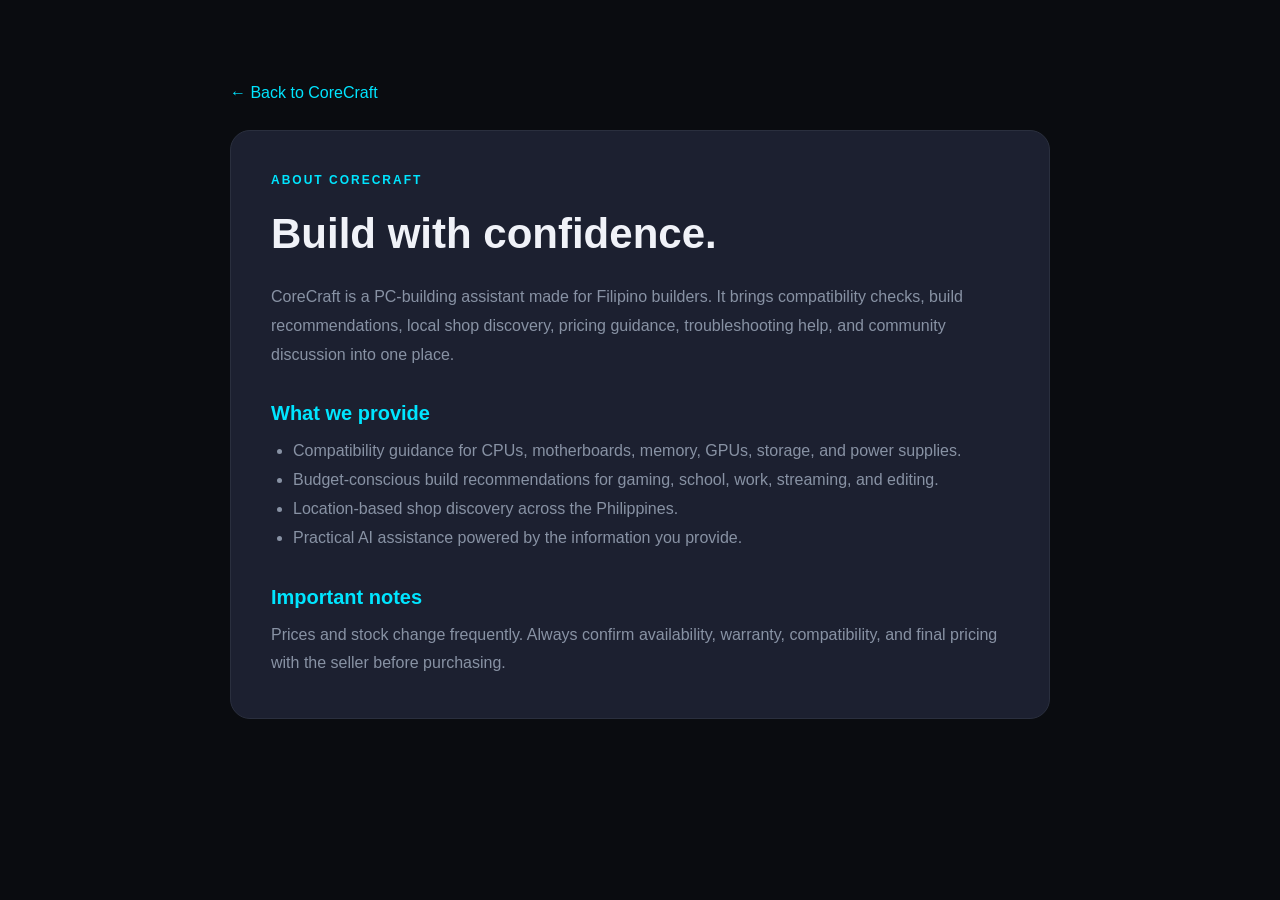
==== commit 88503dd7: "note to notes" ====
--- a/about.html
+++ b/about.html
@@ -30,7 +30,7 @@
         <li>Location-based shop discovery across the Philippines.</li>
         <li>Practical AI assistance powered by the information you provide.</li>
       </ul>
-      <h2>Important note</h2>
+      <h2>Important notes</h2>
       <p>Prices and stock change frequently. Always confirm availability, warranty, compatibility, and final pricing with the seller before purchasing.</p>
     </section>
   </main>
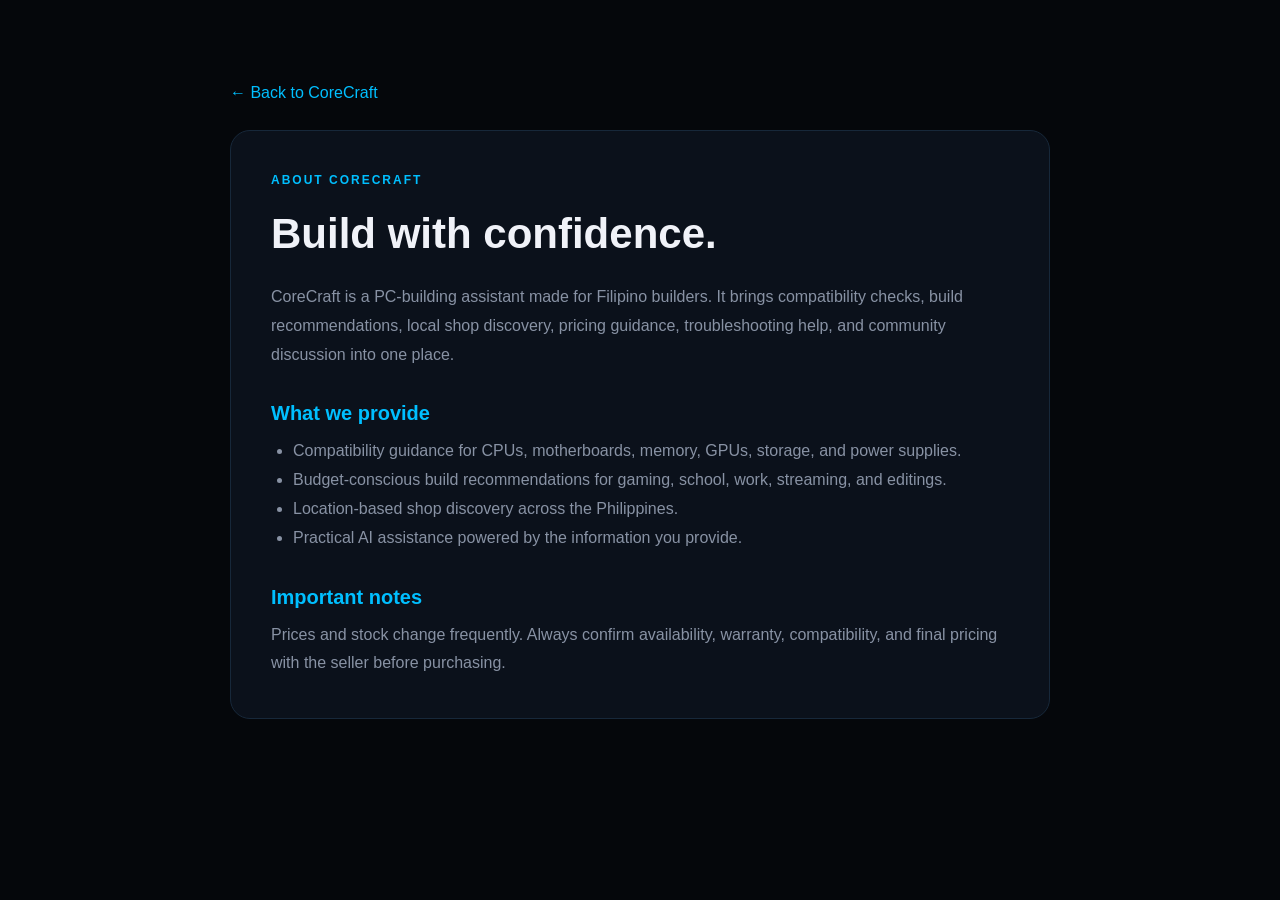
==== commit 64cf8189: "fixing ui" ====
--- a/about.html
+++ b/about.html
@@ -26,7 +26,7 @@
       <h2>What we provide</h2>
       <ul>
         <li>Compatibility guidance for CPUs, motherboards, memory, GPUs, storage, and power supplies.</li>
-        <li>Budget-conscious build recommendations for gaming, school, work, streaming, and editing.</li>
+        <li>Budget-conscious build recommendations for gaming, school, work, streaming, and editings.</li>
         <li>Location-based shop discovery across the Philippines.</li>
         <li>Practical AI assistance powered by the information you provide.</li>
       </ul>
--- a/style.css
+++ b/style.css
@@ -1,19 +1,18 @@
 
     *,*::before,*::after{box-sizing:border-box;margin:0;padding:0}
     :root{
-      --bg:#0a0c10;--bg2:#1c2030;--bg3:#111827;--bg4:#0f1421;
-      --border:#2a2f3e;--cyan:#00e5ff;--purple:#7c3aed;
+      --bg:#05070b;--bg2:#0b111b;--bg3:#0c1420;--bg4:#09101a;
+      --border:#17283a;--cyan:#00bfff;--blue:#087cff;
       --orange:#ff6b35;--green:#22c55e;--text:#f0f2f8;--muted:#8892a4;
     }
     html{scroll-behavior:smooth}
     body{font-family:'DM Sans',sans-serif;background:var(--bg);color:var(--text);min-height:100vh;line-height:1.6;-webkit-text-size-adjust:100%;overflow-x:hidden}
 
     /* NAV */
-    nav{position:sticky;top:0;z-index:50;display:flex;align-items:center;justify-content:space-between;padding:14px 40px;border-bottom:1px solid var(--border);background:rgba(10,12,16,.95);backdrop-filter:blur(20px);-webkit-backdrop-filter:blur(20px)}
+    nav{position:sticky;top:0;z-index:50;display:flex;align-items:center;justify-content:space-between;padding:14px 40px;border-bottom:1px solid var(--border);background:rgba(5,7,11,.95);backdrop-filter:blur(20px);-webkit-backdrop-filter:blur(20px)}
     .logo{display:flex;align-items:center;gap:12px;cursor:pointer;text-decoration:none}
-    .logo-icon{width:44px;height:44px;border-radius:16px;background:linear-gradient(135deg,var(--purple),var(--cyan));display:flex;align-items:center;justify-content:center;flex-shrink:0}
-    .logo-icon svg{width:26px;height:26px}
-    .login-logo-icon svg{width:36px;height:36px}
+    .logo-icon{width:44px;height:44px;display:flex;align-items:center;justify-content:center;flex-shrink:0}
+    .logo-icon img{width:44px;height:44px;object-fit:cover;border-radius:12px}
     .logo-text{font-family:'Syne',sans-serif;font-weight:800;font-size:22px;letter-spacing:-.6px;color:var(--text)}
     .logo-text span{color:var(--cyan)}
     nav ul{display:flex;gap:28px;list-style:none}
@@ -28,7 +27,7 @@
     .user-dropdown.visible{display:flex;align-items:center}
     .user-pill{display:flex;align-items:center;gap:8px;background:rgba(0,229,255,.08);border:1px solid rgba(0,229,255,.2);border-radius:999px;padding:6px 14px 6px 8px;cursor:pointer;transition:all .2s;font-size:14px;font-weight:500;color:var(--cyan);font-family:'DM Sans',sans-serif}
     .user-pill:hover{background:rgba(0,229,255,.15)}
-    .user-avatar{width:26px;height:26px;border-radius:50%;background:linear-gradient(135deg,var(--purple),var(--cyan));display:flex;align-items:center;justify-content:center;font-size:12px;font-weight:700;color:#fff;flex-shrink:0}
+    .user-avatar{width:26px;height:26px;border-radius:50%;background:linear-gradient(135deg,var(--blue),var(--cyan));display:flex;align-items:center;justify-content:center;font-size:12px;font-weight:700;color:#fff;flex-shrink:0}
     .dropdown-menu{position:absolute;top:calc(100% + 10px);right:0;background:var(--bg2);border:1px solid var(--border);border-radius:14px;padding:8px;min-width:200px;z-index:200;box-shadow:0 8px 32px rgba(0,0,0,.4)}
     .dropdown-menu.hidden{display:none}
     .dropdown-header{padding:12px 14px 10px;border-bottom:1px solid var(--border);margin-bottom:6px}
@@ -40,7 +39,7 @@
     .dropdown-item.logout:hover{background:rgba(248,113,113,.08)}
     .hamburger{display:none;flex-direction:column;gap:5px;cursor:pointer;background:none;border:none;padding:4px}
     .hamburger span{display:block;width:22px;height:2px;background:var(--text);border-radius:2px;transition:all .3s}
-    .mobile-menu{display:none;position:fixed;top:61px;left:0;right:0;bottom:0;background:rgba(10,12,16,.98);z-index:49;flex-direction:column;padding:24px;gap:8px;overflow-y:auto}
+    .mobile-menu{display:none;position:fixed;top:61px;left:0;right:0;bottom:0;background:rgba(5,7,11,.98);z-index:49;flex-direction:column;padding:24px;gap:8px;overflow-y:auto}
     .mobile-menu.open{display:flex}
     .mobile-menu a{color:var(--text);font-size:18px;font-weight:600;padding:14px 0;border-bottom:1px solid var(--border);text-decoration:none;cursor:pointer}
     .mobile-menu-actions{display:flex;gap:10px;margin-top:16px;flex-direction:column}
@@ -55,7 +54,7 @@
     .mobile-user-name{font-weight:700;color:var(--text);font-size:15px}
     .mobile-user-sub{font-size:13px;color:var(--muted)}
     .mobile-user-link{display:block;color:var(--text);font-weight:600;padding:12px 0;border-bottom:1px solid var(--border);text-decoration:none;cursor:pointer}
-    .budget-filter{padding:18px 20px;margin-bottom:24px;display:flex;align-items:center;gap:14px;flex-wrap:wrap;border-radius:14px;background:linear-gradient(135deg,rgba(0,229,255,.08),rgba(124,58,237,.08))}
+    .budget-filter{padding:18px 20px;margin-bottom:24px;display:flex;align-items:center;gap:14px;flex-wrap:wrap;border-radius:14px;background:linear-gradient(135deg,rgba(0,191,255,.08),rgba(8,124,255,.08))}
     .budget-filter-copy{display:flex;flex:1 1 260px;flex-direction:column;gap:2px}
     .budget-filter-copy span{color:var(--muted);font-size:13px}
     .budget-filter label{font-size:13px;color:var(--muted);font-weight:600;white-space:nowrap}
@@ -102,7 +101,7 @@
     /* HOME */
     .hero{padding:80px 40px 60px;text-align:center;position:relative;overflow:hidden}
     .hero-title{font-family:'Syne',sans-serif;font-size:60px;font-weight:800;line-height:1.1;letter-spacing:-2px;margin-bottom:20px}
-    .hero-title .gradient{background:linear-gradient(90deg,var(--cyan),var(--purple));-webkit-background-clip:text;-webkit-text-fill-color:transparent;background-clip:text}
+    .hero-title .gradient{background:linear-gradient(90deg,var(--cyan),var(--blue));-webkit-background-clip:text;-webkit-text-fill-color:transparent;background-clip:text}
     .hero-sub{color:var(--muted);font-size:18px;font-weight:300;max-width:560px;margin:0 auto 36px;line-height:1.7}
     .hero-actions{display:flex;gap:14px;justify-content:center;flex-wrap:wrap;margin-bottom:64px}
     .btn-primary{background:var(--cyan);color:#000;padding:14px 32px;border-radius:10px;font-weight:700;font-size:15px;border:none;cursor:pointer;display:inline-flex;align-items:center;gap:8px;transition:opacity .2s}
@@ -115,10 +114,9 @@
     .stat-label{color:var(--muted);font-size:13px;margin-top:2px}
     .feature-card{background:var(--bg2);border:1px solid var(--border);border-radius:20px;padding:28px;transition:border-color .2s;text-decoration:none;display:block;color:inherit}
     .feature-card:hover{border-color:rgba(0,229,255,.3)}
-    .feature-icon{width:48px;height:48px;border-radius:14px;display:flex;align-items:center;justify-content:center;font-size:22px;margin-bottom:16px;flex-shrink:0}
     .feature-title{font-family:'Syne',sans-serif;font-size:17px;font-weight:700;margin-bottom:8px;color:var(--text)}
     .feature-desc{color:var(--muted);font-size:14px;line-height:1.6}
-    .cta-box{background:linear-gradient(135deg,rgba(124,58,237,.15),rgba(0,229,255,.08));border:1px solid rgba(0,229,255,.15);border-radius:24px;padding:64px 40px;text-align:center;margin:0 40px 64px}
+    .cta-box{background:linear-gradient(135deg,rgba(8,124,255,.15),rgba(0,191,255,.08));border:1px solid rgba(0,191,255,.15);border-radius:24px;padding:64px 40px;text-align:center;margin:0 40px 64px}
     .cta-title{font-family:'Syne',sans-serif;font-size:38px;font-weight:800;letter-spacing:-1px;margin-bottom:14px}
 
     /* COMPATIBILITY */
@@ -133,7 +131,6 @@
     .status-light.green{background:#22c55e;box-shadow:0 0 10px rgba(34,197,94,.8)}
     .status-light.red{background:#ef4444;box-shadow:0 0 10px rgba(239,68,68,.8)}
     .status-light.gray{background:#64748b;box-shadow:0 0 8px rgba(100,116,139,.7)}
-    .comp-icon{width:38px;height:38px;border-radius:10px;display:flex;align-items:center;justify-content:center;font-size:18px;margin-bottom:10px}
     .comp-name{font-size:13px;color:var(--muted);margin-bottom:4px}
     .comp-value{font-size:13px;font-weight:600}
     .comp-tag{font-size:11px;font-weight:500;margin-top:4px}
@@ -148,12 +145,14 @@
     .compat-row input{flex:1 1 0;min-width:0;width:100%;min-height:52px;background:var(--bg3);border:1px solid var(--border);border-radius:14px;padding:14px 16px;color:var(--text);font-size:14px;font-family:'DM Sans',sans-serif;outline:none;transition:border-color .2s}
     .compat-row input:focus{border-color:var(--cyan)}
     .compat-row .compat-btn{white-space:nowrap;flex:0 0 auto;min-width:130px}
+    .compat-row .compat-btn{display:inline-flex;align-items:center;justify-content:center;gap:10px}
+    .compat-row .compat-btn::after{content:"";width:7px;height:7px;border-right:2px solid #fff;border-bottom:2px solid #fff;transform:translateY(-2px) rotate(45deg);flex:0 0 auto}
     .compat-actions{display:grid;grid-template-columns:repeat(auto-fit,minmax(140px,1fr));gap:12px;margin-bottom:20px}
     .compat-actions button{width:100%}
     .compat-header{display:flex;align-items:center;justify-content:space-between;gap:12px;padding:18px 20px;background:rgba(255,255,255,.03);border:1px solid rgba(255,255,255,.07);border-radius:18px}
     @media(max-width:900px){.compat-actions{grid-template-columns:repeat(2,minmax(140px,1fr))}}
     @media(max-width:580px){.compat-row{flex-direction:column;align-items:stretch}.compat-row .compat-btn{width:100%;white-space:normal}.compat-actions{grid-template-columns:1fr}}
-    .btn-gradient{width:100%;background:linear-gradient(90deg,var(--purple),var(--cyan));color:white;border:none;padding:14px;border-radius:12px;font-weight:700;font-size:15px;cursor:pointer;transition:opacity .2s;margin-top:8px;font-family:'DM Sans',sans-serif}
+    .btn-gradient{width:100%;background:linear-gradient(90deg,var(--blue),var(--cyan));color:white;border:none;padding:14px;border-radius:12px;font-weight:700;font-size:15px;cursor:pointer;transition:opacity .2s;margin-top:8px;font-family:'DM Sans',sans-serif}
     .btn-gradient:hover{opacity:.9}
     .budget-row{display:flex;align-items:center;justify-content:space-between;padding:14px 0;border-bottom:1px solid var(--border);gap:8px}
     .budget-row:last-of-type{border-bottom:none}
@@ -184,7 +183,7 @@
     .build-part-cat{font-size:11px;color:var(--muted);font-weight:600;text-transform:uppercase;letter-spacing:1px}
     .build-part-name{font-size:13px;font-weight:600;margin-top:2px}
     .build-part-price{font-size:12px;color:var(--cyan);margin-top:2px}
-    .build-use-btn{background:linear-gradient(90deg,var(--purple),var(--cyan));color:white;border:none;padding:12px 24px;border-radius:10px;font-weight:700;font-size:14px;cursor:pointer;transition:opacity .2s;font-family:'DM Sans',sans-serif}
+    .build-use-btn{background:linear-gradient(90deg,var(--blue),var(--cyan));color:white;border:none;padding:12px 24px;border-radius:10px;font-weight:700;font-size:14px;cursor:pointer;transition:opacity .2s;font-family:'DM Sans',sans-serif}
     .build-use-btn:hover{opacity:.9}
     .compat-grid{display:grid;grid-template-columns:1fr 1fr;gap:16px}
     .compat-row{display:flex;gap:10px;align-items:center;flex-wrap:wrap}
@@ -199,7 +198,7 @@
     .perf-row{display:flex;align-items:center;gap:12px}
     .perf-label{font-size:12px;color:var(--muted);width:80px;flex-shrink:0}
     .perf-track{flex:1;height:8px;background:var(--border);border-radius:4px;overflow:hidden}
-    .perf-fill{height:100%;border-radius:4px;background:linear-gradient(90deg,var(--purple),var(--cyan));transition:width .5s ease}
+    .perf-fill{height:100%;border-radius:4px;background:linear-gradient(90deg,var(--blue),var(--cyan));transition:width .5s ease}
     .perf-val{font-size:12px;color:var(--cyan);font-weight:600;width:36px;text-align:right;flex-shrink:0}
 
     /* AI CHAT (shared) */
@@ -211,31 +210,35 @@
     .map-panel-title{font-family:'Syne',sans-serif;font-size:17px;font-weight:700}
     .map-panel-sub{color:var(--muted);font-size:12px;line-height:1.5;margin-top:4px}
     .map-search-row{display:flex;gap:10px;align-items:center}
-    .map-search-row .chat-textarea{min-width:0}
+    .map-search-row .chat-textarea{min-width:0;flex:1}
     .map-search-btn{padding:10px 14px;white-space:nowrap}
     .philippines-map{height:410px;background:#dbe5e8;z-index:1}
     .leaflet-container{font:12px 'DM Sans',sans-serif;color:#1f2937}
     .leaflet-popup-content-wrapper,.leaflet-popup-tip{background:#fff;color:#111827}
-    .technician-marker-wrap{background:transparent;border:0}
-    .technician-marker{display:flex;width:34px;height:34px;align-items:center;justify-content:center;border:2px solid white;border-radius:50%;background:#087f8c;color:white;font-size:10px;font-weight:800;box-shadow:0 2px 8px rgba(0,0,0,.38)}
-    .technician-popup-type{margin:3px 0;color:#087f8c;font-size:11px;font-weight:700}
+    .shop-marker-wrap{background:transparent;border:0}
+    .shop-marker{display:flex;width:34px;height:34px;align-items:center;justify-content:center;border:2px solid white;border-radius:50%;background:#087f8c;color:white;font-size:10px;font-weight:800;box-shadow:0 2px 8px rgba(0,0,0,.38)}
+    .shop-popup-type{margin:3px 0;color:#087f8c;font-size:11px;font-weight:700}
     .map-status{padding:10px 18px;color:var(--muted);font-size:12px;border-bottom:1px solid var(--border)}
     .map-legend{display:flex;align-items:center;gap:8px;padding:9px 16px;border-bottom:1px solid var(--border);color:var(--muted);font-size:11px}
-    .technician-legend-dot{width:12px;height:12px;display:inline-block;border:2px solid white;border-radius:50%;background:#087f8c;box-shadow:0 1px 4px rgba(0,0,0,.3)}
+    .shop-legend-dot{width:12px;height:12px;display:inline-block;border:2px solid white;border-radius:50%;background:#087f8c;box-shadow:0 1px 4px rgba(0,0,0,.3)}
+    .user-location-legend-dot{width:12px;height:12px;display:inline-block;border:2px solid white;border-radius:50%;background:#2563eb;box-shadow:0 1px 4px rgba(0,0,0,.3)}
     .map-legend-note{margin-left:auto}
     .shop-results{display:grid;grid-template-columns:repeat(auto-fit,minmax(190px,1fr));gap:10px;padding:14px;max-height:230px;overflow:auto}
     .shop-result{padding:12px;background:var(--bg3);border:1px solid var(--border);border-radius:10px;cursor:pointer;text-align:left;color:var(--text);font:inherit}
     .shop-result:hover{border-color:var(--cyan)}
     .shop-result-heading{display:flex;align-items:center;justify-content:space-between;gap:8px}
     .shop-result-name{font-weight:700;font-size:13px}
-    .technician-tag{flex:none;padding:3px 6px;border-radius:999px;background:rgba(0,229,255,.1);color:var(--cyan);font-size:9px;font-weight:700;text-transform:uppercase}
+    .shop-type-tag{flex:none;padding:3px 6px;border-radius:999px;background:rgba(0,229,255,.1);color:var(--cyan);font-size:9px;font-weight:700;text-transform:uppercase}
     .shop-result-meta{color:var(--muted);font-size:12px;margin-top:4px;line-height:1.4}
     .stock-panel{padding:20px;height:max-content}
     .stock-input{width:100%;background:var(--bg3);border:1px solid var(--border);border-radius:10px;padding:11px 12px;color:var(--text);font:inherit;font-size:13px;outline:none;margin-bottom:14px}
     .stock-input:focus{border-color:var(--cyan)}
-    .stock-source{resize:vertical;min-height:110px}
     .stock-result{margin-top:14px;color:var(--text);font-size:13px;line-height:1.6}
     .stock-result:empty{display:none}
+    .stock-sources{margin-top:14px;padding-top:12px;border-top:1px solid var(--border);font-size:12px}
+    .stock-sources ul{margin:6px 0 0;padding-left:18px}
+    .stock-sources a{color:var(--cyan);overflow-wrap:anywhere}
+    .stock-verification-note{color:var(--muted);font-size:11px;margin-top:10px}
     @media(max-width:800px){.pricing-map-layout{grid-template-columns:1fr}.philippines-map{height:340px}}
     @media(max-width:520px){.map-search-row{flex-direction:column;align-items:stretch}.map-search-btn{width:100%}.philippines-map{height:300px}}
     .chat-wrap{background:var(--bg2);border:1px solid var(--border);border-radius:20px;overflow:hidden}
@@ -246,10 +249,10 @@
     .msg{display:flex;max-width:85%}
     .msg.user{align-self:flex-end}.msg.ai,.msg.other{align-self:flex-start}
     .msg-bubble{border-radius:14px;padding:12px 16px;font-size:14px;line-height:1.6;white-space:pre-line}
-    .msg.user .msg-bubble{background:linear-gradient(135deg,var(--purple),var(--cyan));color:white}
+    .msg.user .msg-bubble{background:linear-gradient(135deg,var(--blue),var(--cyan));color:white}
     .msg.ai .msg-bubble,.msg.other .msg-bubble{background:var(--bg3);color:var(--text)}
     .ai-header{display:flex;align-items:center;gap:8px;margin-bottom:8px}
-    .ai-avatar{width:24px;height:24px;border-radius:50%;background:linear-gradient(135deg,var(--cyan),var(--purple));display:flex;align-items:center;justify-content:center;font-size:12px;flex-shrink:0}
+    .ai-avatar{width:24px;height:24px;border-radius:50%;background:linear-gradient(135deg,var(--cyan),var(--blue));display:flex;align-items:center;justify-content:center;font-size:12px;flex-shrink:0}
     .ai-label{font-size:12px;color:var(--muted);font-weight:600}
     .typing-dots{display:flex;gap:4px;align-items:center;padding:4px 0}
     .dot{width:8px;height:8px;background:var(--cyan);border-radius:50%;animation:bounce .8s infinite}
@@ -279,20 +282,21 @@
     .idea-card-chat{margin:8px 6px}
     .idea-card-chat .comp-grid{column-gap:12px}
     .idea-card-chat .comp-item.empty{background:transparent;border:none;padding:6px 8px;opacity:0}
-    .send-btn{background:linear-gradient(135deg,var(--purple),var(--cyan));color:white;padding:10px 20px;border-radius:10px;border:none;font-weight:700;font-size:14px;cursor:pointer;transition:opacity .2s;white-space:nowrap;font-family:'DM Sans',sans-serif}
+    .send-btn{background:linear-gradient(135deg,var(--blue),var(--cyan));color:white;padding:10px 20px;border-radius:10px;border:none;font-weight:700;font-size:14px;cursor:pointer;transition:opacity .2s;white-space:nowrap;font-family:'DM Sans',sans-serif}
     .send-btn:disabled{opacity:.4;cursor:not-allowed}
     .send-btn:not(:disabled):hover{opacity:.9}
-    .phchat-tabs{display:flex;gap:8px;flex-wrap:wrap;margin:-14px 0 20px}
-    .phchat-tab{border:1px solid var(--border);background:transparent;color:var(--muted);padding:10px 16px;border-radius:8px;font:600 13px 'DM Sans',sans-serif;cursor:pointer}
+    .phchat-tabs{display:flex;gap:8px;flex-wrap:wrap;width:100%;max-width:1134px;margin:-14px auto 20px}
+    .phchat-tab{position:relative;border:1px solid var(--border);background:transparent;color:var(--muted);padding:10px 16px;border-radius:8px;font:600 13px 'DM Sans',sans-serif;cursor:pointer}
     .phchat-tab.active{background:var(--cyan);border-color:var(--cyan);color:#061014}
-    .phchat-tab.phchat-icon-tab{width:42px;height:40px;padding:0;display:inline-flex;align-items:center;justify-content:center}
-    .phchat-tab.phchat-icon-tab svg{display:block;flex:none}
+    .phchat-unread-dot,.dm-unread-dot{display:block;width:8px;height:8px;border-radius:50%;background:#ef4444;box-shadow:0 0 0 2px var(--bg2)}
+    .phchat-unread-dot{position:absolute;top:5px;right:5px}
+    .phchat-unread-dot[hidden]{display:none}
     .phchat-view{display:none}.phchat-view.active{display:block}
-    .ph-community-shell{max-width:1280px}
-    .phchat-feed-layout{display:grid;grid-template-columns:250px minmax(0,760px);gap:20px;align-items:start;justify-content:center}
-    .phchat-dm-layout{display:grid;grid-template-columns:250px minmax(0,760px);gap:18px;align-items:start;justify-content:center}
-    .phchat-community-picker,.phchat-dm-sidebar{padding:16px;display:flex;flex-direction:column;gap:10px}
-    .phchat-community-picker{position:sticky;top:88px}
+    .ph-community-shell{max-width:1400px}
+    .phchat-feed-layout{display:grid;grid-template-columns:230px minmax(0,880px);gap:24px;align-items:start;justify-content:center}
+    .phchat-dm-layout{display:grid;grid-template-columns:230px minmax(0,880px);gap:24px;align-items:start;justify-content:center}
+    .phchat-community-picker,.phchat-dm-sidebar{padding:18px;display:flex;flex-direction:column;gap:10px}
+    .phchat-community-picker{position:sticky;top:88px;background:var(--bg2);border:1px solid var(--border);border-radius:16px;box-shadow:none}
     .phchat-sidebar-heading{font-weight:800;margin:2px 4px 6px}
     .phchat-feed-communities{display:flex;flex-direction:column;gap:4px}
     .phchat-feed-community-row{display:flex;align-items:center;gap:4px}
@@ -301,46 +305,92 @@
     .phchat-feed-community.active{background:rgba(0,229,255,.1);color:var(--cyan);font-weight:700}
     .phchat-community-delete{width:30px;height:30px;flex:none;border:1px solid rgba(248,113,113,.3);border-radius:6px;background:rgba(248,113,113,.08);color:#f87171;font-size:18px;line-height:1;cursor:pointer}
     .phchat-community-delete:hover{background:rgba(248,113,113,.2);border-color:#f87171}
-    .phchat-community-dot{width:20px;flex:none;text-align:center}
-    .phchat-create-community{width:100%;min-height:40px;border:1px solid var(--border);border-radius:7px;background:transparent;color:var(--text);font:600 12px 'DM Sans',sans-serif;cursor:pointer}
-    .phchat-create-community:hover{border-color:var(--cyan);color:var(--cyan)}
+    .phchat-create-community{width:100%;min-height:42px;border:1px solid var(--border);border-radius:10px;background:transparent;color:var(--text);font:600 12px 'DM Sans',sans-serif;cursor:pointer;transition:border-color .18s,background .18s,color .18s}
+    .phchat-create-community:hover{border-color:var(--cyan);background:rgba(0,191,255,.06);color:var(--cyan)}
     .phchat-hidden-select{position:absolute!important;width:1px!important;height:1px!important;padding:0!important;margin:-1px!important;overflow:hidden!important;clip:rect(0,0,0,0)!important;white-space:nowrap!important;border:0!important}
     .sr-only{position:absolute;width:1px;height:1px;padding:0;margin:-1px;overflow:hidden;clip:rect(0,0,0,0);white-space:nowrap;border:0}
     .phchat-feed-main{min-width:0}
-    .phchat-feed-toolbar{display:flex;align-items:center;justify-content:space-between;padding:12px 15px;margin-bottom:10px;border-bottom:1px solid var(--border);color:var(--text);font-size:14px}
-    .phchat-sort-label{padding:6px 10px;border-radius:6px;background:rgba(255,255,255,.055);color:var(--muted);font-size:12px}
-    .phchat-composer{padding:18px;margin-bottom:14px}
-    .phchat-composer textarea{display:block;width:100%;resize:vertical}
-    .phchat-composer-actions{display:flex;align-items:center;gap:12px;flex-wrap:wrap;margin-top:12px}
-    .phchat-image-picker{display:inline-flex;align-items:center;padding:9px 12px;border:1px solid var(--border);border-radius:8px;color:var(--text);font-size:13px;font-weight:600;cursor:pointer}
+    .phchat-feed-toolbar{display:flex;align-items:center;justify-content:space-between;padding:10px 14px;margin-bottom:8px;border-bottom:1px solid var(--border);color:var(--text);font-size:14px}
+    .phchat-sort-label{padding:7px 12px;border-radius:999px;background:rgba(255,255,255,.06);color:var(--muted);font-size:12px}
+    .phchat-composer{padding:20px;margin-bottom:14px;background:var(--bg2);border:1px solid var(--border);border-radius:16px;box-shadow:none}
+    .phchat-composer-heading{display:flex;flex-direction:column;gap:4px;margin:0 0 14px}
+    .phchat-composer-heading strong{font-size:16px;color:var(--text)}
+    .phchat-composer-heading span{font-size:12px;color:var(--muted)}
+    .phchat-composer textarea{display:block;width:100%;min-height:96px;resize:vertical;border:1px solid var(--border);border-radius:12px;padding:14px 16px;background:var(--bg3);line-height:1.6;transition:background .18s,border-color .18s}
+    .phchat-composer textarea:focus{background:var(--bg3);border-color:var(--cyan);box-shadow:0 0 0 2px rgba(0,191,255,.1)}
+    .phchat-composer-actions{display:flex;align-items:center;gap:12px;flex-wrap:wrap;margin-top:14px}
+    .phchat-image-picker{display:inline-flex;align-items:center;min-height:40px;padding:9px 14px;border:1px solid var(--border);border-radius:10px;background:transparent;color:var(--text);font-size:13px;font-weight:600;cursor:pointer;transition:border-color .18s,background .18s,color .18s}
+    .phchat-image-picker:hover{border-color:var(--cyan);background:rgba(0,191,255,.06);color:var(--cyan)}
+    .phchat-composer-actions .send-btn{min-width:92px;padding:11px 22px;border-radius:10px}
     .phchat-image-picker input{position:absolute;width:1px;height:1px;opacity:0;pointer-events:none}
     .phchat-muted,.phchat-status{font-size:12px;color:var(--muted)}
     .phchat-status{width:100%;min-height:16px}
     .phchat-image-preview img{display:block;max-width:min(100%,420px);max-height:260px;object-fit:contain;border-radius:8px;margin-top:12px}
     .phchat-post-list{display:flex;flex-direction:column;gap:14px}
-    .phchat-post{padding:18px}
-    .phchat-post-header{display:flex;justify-content:space-between;gap:12px;color:var(--muted);font-size:12px;margin-bottom:10px}
-    .phchat-post-author{font-weight:700;color:var(--text)}
-    .phchat-post-body{white-space:pre-wrap;overflow-wrap:anywhere;line-height:1.65}
-    .phchat-post-image{display:block;width:auto;max-width:100%;max-height:460px;object-fit:contain;border-radius:8px;margin-top:12px;background:var(--bg3)}
-    .phchat-post-actions{display:flex;align-items:center;gap:10px;padding:12px 0;border-bottom:1px solid var(--border)}
-    .phchat-action-button{border:1px solid var(--border);background:transparent;color:var(--text);padding:7px 11px;border-radius:7px;cursor:pointer;font:600 12px 'DM Sans',sans-serif}
+    .phchat-post{padding:20px;background:var(--bg2);border:1px solid var(--border);border-radius:16px;box-shadow:none;transition:border-color .18s,background .18s}
+    .phchat-post:hover{background:var(--bg2);border-color:rgba(0,191,255,.35);box-shadow:none;transform:none}
+    .phchat-post-header{display:flex;align-items:center;gap:12px;color:var(--muted);font-size:12px;margin-bottom:14px}
+    .phchat-post-identity{display:flex;align-items:center;gap:11px;min-width:0}
+    .phchat-post-avatar{display:flex;align-items:center;justify-content:center;width:34px;height:34px;flex:none;border-radius:50%;background:#26343b;border:1px solid rgba(255,255,255,.09);color:#dbe9ed;font-size:12px;font-weight:800;letter-spacing:.03em}
+    .phchat-post-byline{display:flex;flex-direction:column;gap:3px;min-width:0}
+    .phchat-post-author{font-weight:700;color:var(--text);font-size:13px;overflow:hidden;text-overflow:ellipsis;white-space:nowrap}
+    .phchat-post-byline time{font-size:11px;color:var(--muted)}
+    .phchat-post-body{white-space:pre-wrap;overflow-wrap:anywhere;line-height:1.65;font-size:15px;color:#e7edf7}
+    .phchat-post-image{display:block;width:auto;max-width:100%;max-height:460px;object-fit:contain;border-radius:12px;margin-top:14px;background:var(--bg3);border:1px solid rgba(255,255,255,.06)}
+    .phchat-post-actions{display:flex;align-items:center;gap:8px;padding:12px 0 0;margin-top:12px;border-top:1px solid var(--border)}
+    .phchat-action-button{min-height:36px;border:1px solid var(--border);background:transparent;color:#c8d0d8;padding:7px 12px;border-radius:9px;cursor:pointer;font:600 12px 'DM Sans',sans-serif;transition:background .18s,color .18s,border-color .18s}
+    .phchat-action-button:hover{background:rgba(255,255,255,.055);border-color:rgba(0,191,255,.35);color:var(--text)}
+    .phchat-action-button span{margin-left:3px}
     .phchat-action-button.liked{color:#fb7185;border-color:rgba(251,113,133,.5)}
-    .phchat-comments{padding-top:10px;display:flex;flex-direction:column;gap:8px}
-    .phchat-comment{font-size:12px;line-height:1.55;color:var(--muted);overflow-wrap:anywhere}
+    .phchat-post-delete,.phchat-post-report{margin-left:auto}
+    .phchat-post-delete{color:#fb7185;border-color:rgba(251,113,133,.45)}
+    .phchat-post-report{color:var(--muted)}
+    .phchat-comments{padding-top:12px;display:flex;flex-direction:column;gap:9px}
+    .phchat-comments:not(:empty){padding:12px 14px;margin-top:12px;background:rgba(255,255,255,.025);border:1px solid var(--border);border-radius:10px}
+    .phchat-comment-count{border:0;background:transparent;padding:7px 4px;color:var(--muted);font:inherit;font-size:14px;cursor:pointer}
+    .phchat-comment-count:hover,.phchat-comment-count[aria-expanded="true"]{color:var(--cyan)}
+    .phchat-comments-modal .modal-box{width:min(1000px,calc(100vw - 40px));max-width:1000px;min-height:52vh;max-height:90vh;display:flex;flex-direction:column;padding:32px}
+    .phchat-comments-modal-header{display:flex;align-items:center;justify-content:space-between;gap:14px}
+    .phchat-comments-modal .phchat-comments{flex:1;min-height:0;max-height:none;overflow:auto;margin-top:20px;padding:18px;background:rgba(255,255,255,.025);border:1px solid var(--border);border-radius:12px;gap:16px}
+    .phchat-empty-comments{color:var(--muted);font-size:14px}
+    .phchat-comment{display:block;padding:0 0 14px;border-bottom:1px solid rgba(255,255,255,.06)}
+    .phchat-comment-row,.phchat-reply{display:flex;align-items:flex-start;justify-content:space-between;gap:14px}
+    .phchat-comment-tools{display:flex;align-items:center;gap:12px;flex:none}
+    .phchat-comment-reply-button{border:0;background:transparent;color:var(--muted);font:600 12px 'DM Sans',sans-serif;cursor:pointer;padding:2px}
+    .phchat-comment-reply-button:hover{color:var(--cyan)}
+    .phchat-replies{display:flex;flex-direction:column;gap:10px;margin:10px 0 0 16px;padding-left:10px;border-left:2px solid var(--border)}
+    .phchat-reply-form{display:flex;gap:8px;margin:10px 0 0 16px}
+    .phchat-reply-form[hidden]{display:none}
+    .phchat-reply-form input{min-width:0;flex:1}
+    .phchat-comments-modal .phchat-comment-form{margin-top:18px}
+    .phchat-comment{font-size:13px;line-height:1.6;color:var(--muted);overflow-wrap:anywhere}
     .phchat-comment strong{color:var(--text)}
-    .phchat-comment-form{display:flex;gap:8px;margin-top:10px}
+    .phchat-report-actions{display:flex;gap:10px;margin-top:14px}
+    .phchat-report-actions>*{flex:1;margin-top:0}
+    .phchat-confirm-box{max-width:460px}
+    .phchat-confirm-delete{flex:1;margin-top:0;padding:12px 16px;border:1px solid #ef4444;border-radius:10px;background:#ef4444;color:#fff;font:700 14px 'DM Sans',sans-serif;cursor:pointer}
+    .phchat-confirm-delete:hover{background:#dc2626;border-color:#dc2626}
+    .phchat-comment-form{display:flex;gap:8px;margin-top:12px}
     .phchat-comment-form input{min-width:0;flex:1}
+    .phchat-comment-form .chat-textarea{min-height:40px;border:1px solid var(--border);border-radius:10px;padding:9px 13px;background:var(--bg3)}
+    .phchat-comment-form .chat-textarea:focus{border-color:var(--cyan);box-shadow:0 0 0 2px rgba(0,191,255,.1)}
+    .phchat-comment{display:block;align-items:flex-start;justify-content:space-between;gap:12px}
+    .phchat-comment-content{min-width:0;overflow-wrap:anywhere}
+    .phchat-comment-delete{flex:none;border:0;background:transparent;color:var(--muted);font:inherit;font-size:12px;cursor:pointer;padding:2px 0}
+    .phchat-comment-delete:hover{color:#f87171}
+    .phchat-comment-form .phchat-action-button{min-height:40px;border-color:var(--border);background:transparent;color:var(--text);padding:9px 14px}
     .phchat-dm-panel{display:flex;flex-direction:column;height:calc(100vh - 270px);min-height:460px}
     .phchat-dm-header{padding:16px;border-bottom:1px solid var(--border)}
     .dm-user-results{display:flex;flex-direction:column;gap:6px;max-height:220px;overflow:auto}
-    .dm-user-button{width:100%;text-align:left;padding:9px 10px;border:1px solid var(--border);border-radius:7px;background:transparent;color:var(--text);cursor:pointer;font:inherit}
+    .dm-user-button{position:relative;width:100%;text-align:left;padding:9px 30px 9px 10px;border:1px solid var(--border);border-radius:7px;background:transparent;color:var(--text);cursor:pointer;font:inherit}
+    .dm-unread-dot{position:absolute;right:12px;top:14px}
     .dm-user-button:hover,.dm-user-button.active{border-color:var(--cyan);background:rgba(0,229,255,.08)}
     .dm-user-email{display:block;color:var(--muted);font-size:11px;margin-top:3px;overflow-wrap:anywhere}
     .dm-conversations-heading{margin-top:8px}
     .dm-message{max-width:80%;padding:10px 13px;border-radius:12px;background:var(--bg3);font-size:13px;line-height:1.55;white-space:pre-wrap;overflow-wrap:anywhere}
     .dm-message.mine{align-self:flex-end;background:rgba(0,229,255,.14)}
     .dm-message-meta{display:block;color:var(--muted);font-size:10px;margin-top:5px}
+    @media(max-width:600px){.phchat-composer,.phchat-post{padding:16px}.phchat-composer-actions{gap:9px}.phchat-muted{flex:1}.phchat-comment-form{align-items:stretch}.phchat-comment-form button{white-space:nowrap}}
     @media(max-width:760px){.phchat-feed-layout,.phchat-dm-layout{grid-template-columns:1fr}.phchat-dm-panel{height:65vh;min-height:400px}.phchat-community-picker{position:static}.phchat-feed-communities{display:grid;grid-template-columns:repeat(auto-fit,minmax(145px,1fr))}.ph-community-shell{padding-left:18px!important;padding-right:18px!important}}
     .ai-info-cards{display:grid;grid-template-columns:repeat(3,1fr);gap:16px;margin-top:28px}
     .ai-info-card{background:var(--bg2);border:1px solid var(--border);border-radius:14px;padding:20px;text-align:center}
@@ -352,6 +402,8 @@
     .modal-overlay{display:none;position:fixed;inset:0;background:rgba(0,0,0,.75);z-index:100;align-items:center;justify-content:center;padding:16px}
     .modal-overlay.open{display:flex}
     .modal-box{background:var(--bg2);border:1px solid var(--border);border-radius:20px;padding:28px;max-width:500px;width:100%;max-height:90vh;overflow-y:auto}
+    #phchat-report-modal .modal-box{width:min(640px,calc(100vw - 32px));max-width:640px}
+    #phchat-report-reason{display:block;width:100%;min-height:120px;box-sizing:border-box;resize:vertical}
 
     /* Responsive tweaks for Build Idea modal and cards */
     .idea-components-grid select,.idea-components-grid input{width:100%;box-sizing:border-box}
@@ -368,6 +420,14 @@
       .chat-textarea{font-size:14px;padding:10px}
     }
     .modal-title{font-family:'Syne',sans-serif;font-size:20px;font-weight:800;margin-bottom:16px}
+    .saved-build-note-list{display:grid;gap:9px;max-height:55vh;overflow-y:auto;margin:18px 0;padding:0;list-style:none}
+    .saved-build-note-list li{padding:12px 14px;background:var(--bg3);border:1px solid var(--border);border-radius:10px;color:var(--muted);font-size:14px;line-height:1.5;overflow-wrap:anywhere}
+    .saved-build-note-list strong{display:block;margin-bottom:2px;color:var(--text);font-size:12px;letter-spacing:.04em;text-transform:uppercase}
+    .saved-build-estimate{margin-top:18px;padding:15px;background:rgba(0,191,255,.045);border:1px solid rgba(0,191,255,.18);border-radius:12px}
+    .saved-build-estimate h3{margin:0 0 10px;color:var(--text);font-size:14px}
+    .saved-build-estimate h3 span{font-size:11px;font-weight:400;color:var(--muted)}
+    .saved-build-estimate-content{color:var(--muted);font-size:13px;line-height:1.65}
+    .saved-build-estimate-content p{margin:8px 0 0;font-size:11px;color:var(--muted)}
     .modal-result-ok{color:var(--green)}.modal-result-warn{color:var(--orange)}
     .modal-item{padding:10px 0;border-bottom:1px solid var(--border);display:flex;align-items:center;gap:10px;font-size:14px;flex-wrap:wrap}
     .modal-item:last-child{border-bottom:none}
@@ -377,14 +437,14 @@
     #page-login{background:#0a0a0f;min-height:100vh;align-items:center;justify-content:center;padding:48px 16px;position:relative;overflow:hidden}
     .login-bg-blob{position:absolute;border-radius:50%;filter:blur(80px);pointer-events:none}
     .blob1{width:380px;height:380px;background:rgba(0,229,255,.08);top:80px;left:40px;animation:pulse 3s infinite}
-    .blob2{width:380px;height:380px;background:rgba(124,58,237,.1);bottom:80px;right:40px;animation:pulse 3s 1s infinite}
+    .blob2{width:380px;height:380px;background:rgba(8,124,255,.1);bottom:80px;right:40px;animation:pulse 3s 1s infinite}
     .login-grid{position:absolute;inset:0;opacity:.15;background-image:linear-gradient(rgba(6,182,212,.1) 1px,transparent 1px),linear-gradient(90deg,rgba(6,182,212,.1) 1px,transparent 1px);background-size:50px 50px;pointer-events:none}
     .login-card-wrap{position:relative;z-index:10;width:100%;max-width:440px}
     .login-brand{text-align:center;margin-bottom:32px}
     .login-logo{display:inline-flex;align-items:center;gap:10px;margin-bottom:12px}
-    .login-logo-icon{display:inline-flex;align-items:center;justify-content:center;width:46px;height:46px;border-radius:14px;background:linear-gradient(135deg,var(--purple),var(--cyan));flex-shrink:0}
-    .login-logo-icon svg{width:34px;height:34px}
-    .login-logo-text{font-family:'Syne',sans-serif;font-size:32px;font-weight:800;background:linear-gradient(90deg,var(--cyan),var(--purple));-webkit-background-clip:text;-webkit-text-fill-color:transparent;background-clip:text}
+    .login-logo-icon{display:inline-flex;align-items:center;justify-content:center;width:46px;height:46px;flex-shrink:0}
+    .login-logo-icon img{width:46px;height:46px;object-fit:cover;border-radius:12px}
+    .login-logo-text{font-family:'Syne',sans-serif;font-size:32px;font-weight:800;background:linear-gradient(90deg,var(--cyan),var(--blue));-webkit-background-clip:text;-webkit-text-fill-color:transparent;background-clip:text}
     .login-tagline{color:#9ca3af;font-size:14px}
     .login-box{background:linear-gradient(135deg,rgba(17,24,39,.9),rgba(3,7,18,.9));backdrop-filter:blur(20px);-webkit-backdrop-filter:blur(20px);border-radius:16px;border:1px solid rgba(0,229,255,.2);box-shadow:0 25px 60px rgba(0,0,0,.5);overflow:hidden}
     .login-tabs{display:flex;border-bottom:1px solid #1f2937}
@@ -395,18 +455,18 @@
     .form-group{margin-bottom:18px}
     .form-label{display:block;font-size:14px;font-weight:500;color:#d1d5db;margin-bottom:8px}
     .input-wrap{position:relative}
-    .input-icon{position:absolute;left:12px;top:50%;transform:translateY(-50%);font-size:16px;color:#6b7280;pointer-events:none}
-    .form-input{width:100%;padding:12px 16px 12px 40px;background:rgba(3,7,18,.5);border:1px solid #374151;border-radius:8px;color:white;font-size:16px;font-family:'DM Sans',sans-serif;outline:none;transition:all .2s}
+    .form-input{width:100%;padding:12px 16px;background:rgba(3,7,18,.5);border:1px solid #374151;border-radius:8px;color:white;font-size:16px;font-family:'DM Sans',sans-serif;outline:none;transition:all .2s}
+    .form-input.password-input{padding-right:64px}
     .form-input::placeholder{color:#6b7280}
     .form-input:focus{border-color:var(--cyan);box-shadow:0 0 0 3px rgba(0,229,255,.1)}
     .form-input.signup-focus:focus{border-color:#a855f7;box-shadow:0 0 0 3px rgba(168,85,247,.1)}
-    .pw-toggle{position:absolute;right:12px;top:50%;transform:translateY(-50%);background:none;border:none;cursor:pointer;color:#6b7280;font-size:16px;transition:color .2s;padding:4px}
+    .pw-toggle{position:absolute;right:12px;top:50%;transform:translateY(-50%);background:none;border:none;cursor:pointer;color:#6b7280;font-size:12px;font-weight:600;transition:color .2s;padding:4px}
     .pw-toggle:hover{color:#d1d5db}
     .remember-row{display:flex;justify-content:space-between;align-items:center;font-size:14px;margin-bottom:18px;flex-wrap:wrap;gap:8px}
     .remember-label{display:flex;align-items:center;gap:8px;cursor:pointer;color:#9ca3af}
     .forgot-btn{background:none;border:none;color:var(--cyan);cursor:pointer;font-size:14px;transition:color .2s}
     .forgot-btn:hover{color:#67e8f9}
-    .submit-btn{width:100%;padding:14px;border-radius:8px;border:none;font-weight:600;font-size:16px;color:white;cursor:pointer;transition:all .2s;font-family:'DM Sans',sans-serif}
+    .submit-btn{width:100%;height:48px;padding:0 16px;border-radius:8px;border:none;font-weight:600;font-size:16px;color:white;cursor:pointer;transition:all .2s;font-family:'DM Sans',sans-serif}
     .submit-login{background:linear-gradient(90deg,#0891b2,#2563eb);box-shadow:0 4px 20px rgba(0,229,255,.25)}
     .submit-login:hover{box-shadow:0 4px 30px rgba(0,229,255,.4)}
     .submit-signup{background:linear-gradient(90deg,#9333ea,#db2777);box-shadow:0 4px 20px rgba(147,51,234,.25)}
@@ -415,9 +475,11 @@
     .divider-line{flex:1;height:1px;background:#1f2937}
     .divider-text{color:#6b7280;font-size:13px;white-space:nowrap}
     .social-grid{display:grid;grid-template-columns:1fr 1fr;gap:12px}
-    .google-social-grid{grid-template-columns:1fr;justify-items:center}
-    .google-signin-slot{width:100%;min-height:40px;display:flex;align-items:center;justify-content:center;overflow:hidden}
-    .google-signin-slot iframe{margin-left:auto!important;margin-right:auto!important}
+    .google-social-grid{grid-template-columns:1fr;justify-items:stretch}
+    .google-signin-slot{width:100%;height:48px;min-height:48px;display:flex;align-items:center;justify-content:stretch;overflow:hidden;padding:0;line-height:0;background:transparent;border:0;border-radius:8px;box-sizing:border-box;transition:box-shadow .2s}
+    .google-signin-slot:hover{box-shadow:0 4px 20px rgba(0,229,255,.25)}
+    .google-signin-slot > div{width:100%!important;height:48px!important;flex:1}
+    .google-signin-slot iframe{width:100%!important;height:48px!important;margin:0!important;display:block!important}
     .google-signin-unconfigured{padding:8px;border:1px dashed #4b5563;border-radius:8px;color:var(--muted);font-size:11px;text-align:center;overflow-wrap:anywhere}
     .social-btn{padding:10px 16px;background:rgba(3,7,18,.5);border:1px solid #374151;border-radius:8px;color:#d1d5db;font-size:13px;cursor:pointer;display:flex;align-items:center;justify-content:center;gap:8px;transition:all .2s;font-family:'DM Sans',sans-serif}
     .social-btn:hover{background:#111827;border-color:#4b5563}
@@ -427,6 +489,7 @@
     .login-status.success{display:block;background:rgba(34,197,94,.12);color:#bbf7d0;border:1px solid rgba(34,197,94,.25)}
     .security-note{margin-top:12px;font-size:12px;color:#9ca3af;text-align:center}
     .form-input.invalid{border-color:#f87171;box-shadow:0 0 0 3px rgba(248,113,113,.12)}
+    .form-input.password-match,.form-input.password-match:focus{border-color:#22c55e;box-shadow:0 0 0 3px rgba(34,197,94,.14)}
     .hidden-field{display:none}
     .direct-chat-label{font-size:12px;color:var(--muted);font-weight:700;margin:20px 0 8px}
     #PHchat-recipient{width:100%;box-sizing:border-box;padding:10px 12px;background:rgba(3,7,18,.5);color:var(--text);border:1px solid var(--border);border-radius:8px;font-family:'DM Sans',sans-serif}
@@ -477,4 +540,7 @@
       nav{padding:12px 14px}
       .logo-text{font-size:17px}
     }
-  +  
+.is-loading{opacity:.85;cursor:wait}
+.is-loading::before,.search-spinner{content:'';display:inline-block;width:14px;height:14px;margin-right:8px;vertical-align:-2px;border:2px solid currentColor;border-top-color:transparent;border-radius:50%;animation:spin .7s linear infinite}
+@keyframes spin{to{transform:rotate(360deg)}}
